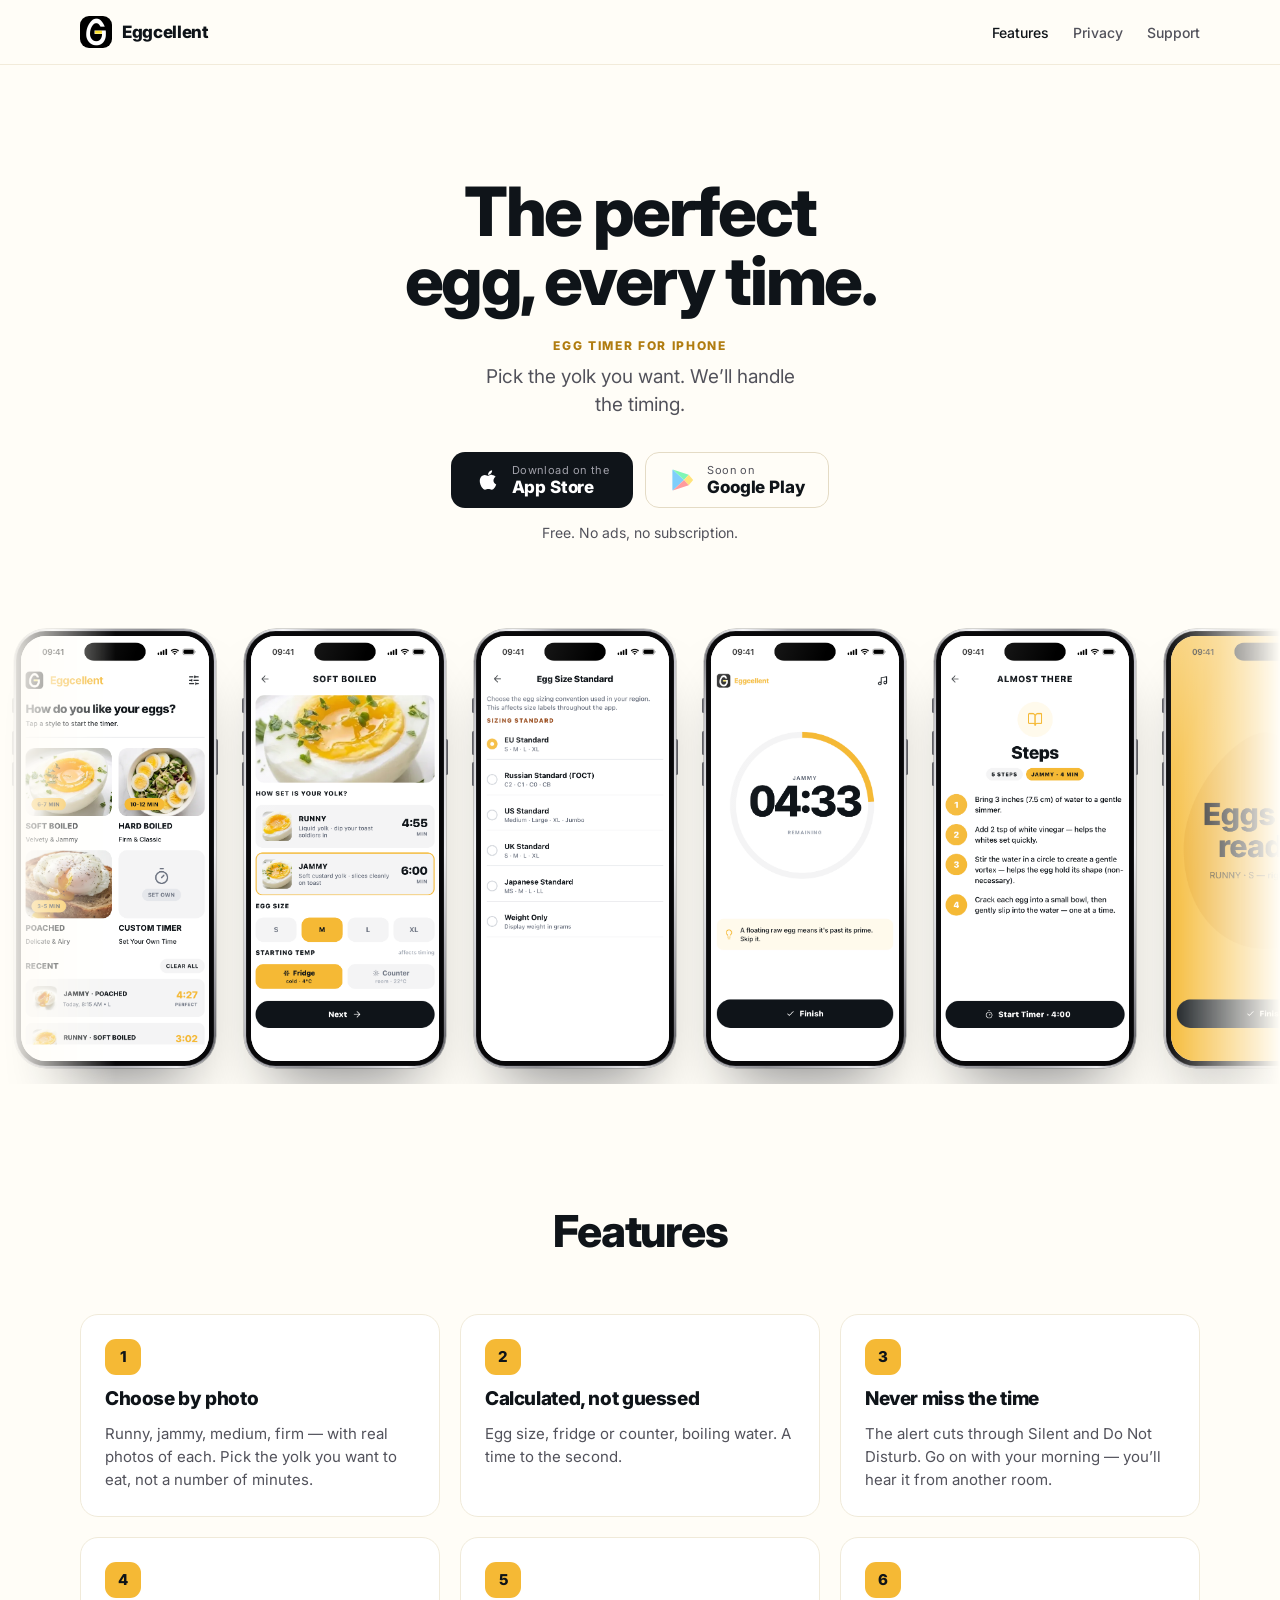
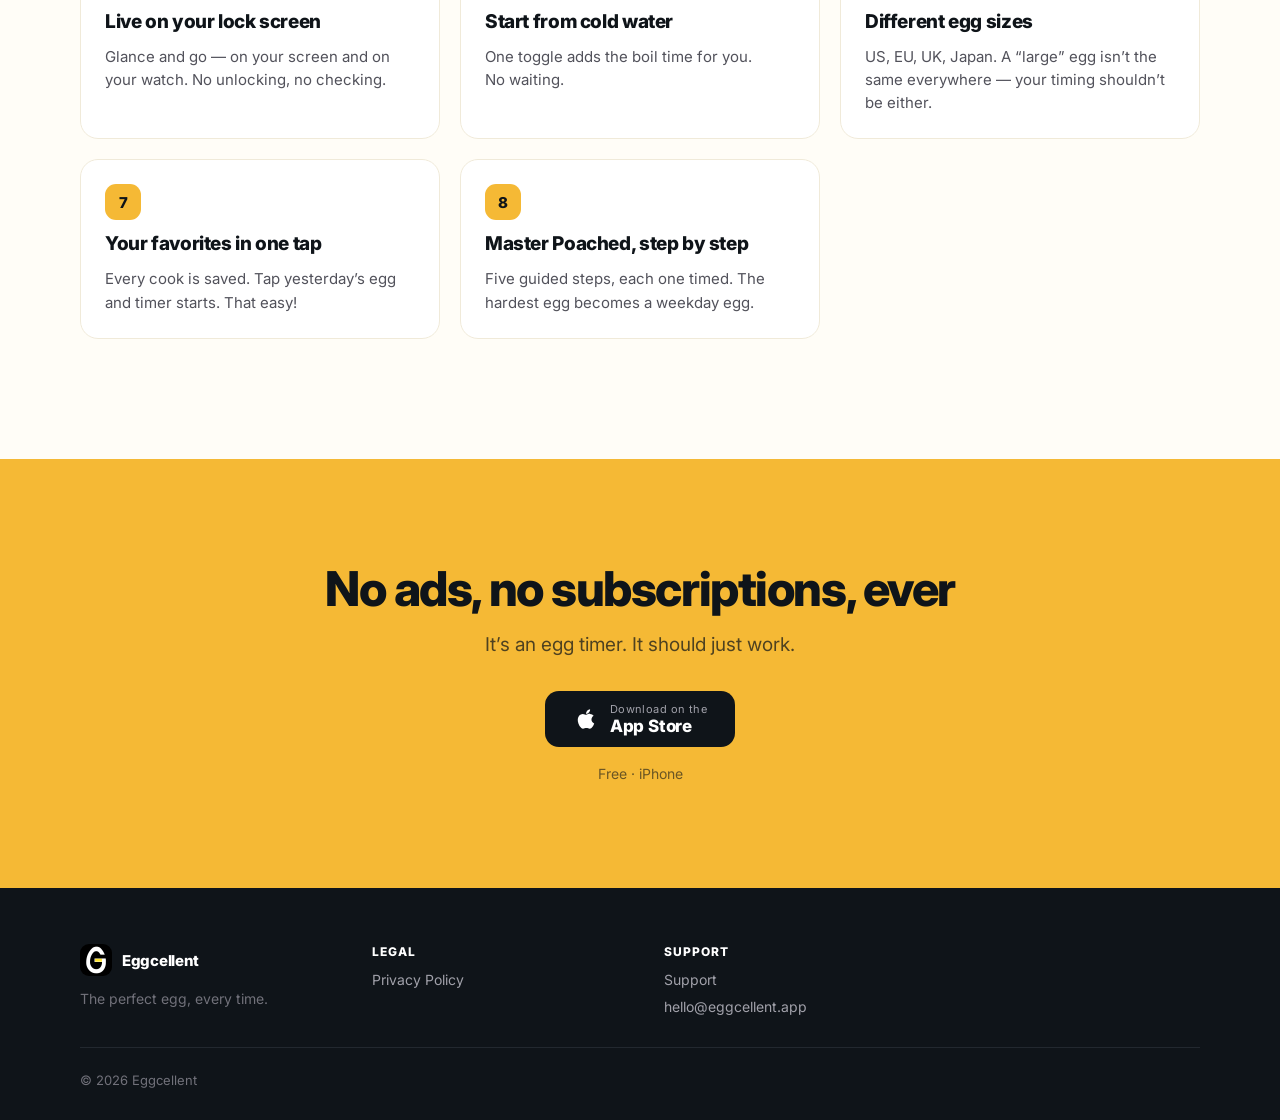
==== index.html @ 1b830625 "init" ====
<!DOCTYPE html>
<html lang="en">
<head>
<meta charset="utf-8" />
<meta name="viewport" content="width=device-width, initial-scale=1" />
<title>Eggcellent — The perfect egg, every time.</title>
<meta name="description" content="Egg timer for iPhone. Pick the yolk you want. We&rsquo;ll handle the timing." />
<link rel="icon" href="assets/icon.png" />
<link rel="preconnect" href="https://fonts.googleapis.com" />
<link rel="preconnect" href="https://fonts.gstatic.com" crossorigin />
<link href="https://fonts.googleapis.com/css2?family=Inter:wght@400;500;800&display=swap" rel="stylesheet" />
<link rel="stylesheet" href="styles.css" />
</head>
<body>

<header class="site-header">
  <div>
    <a class="brand" href="index.html"><img src="assets/icon.png" alt="Eggcellent" /><span>Eggcellent</span></a>
    <nav>
      <a href="index.html#features" aria-current="page">Features</a>
      <a href="privacy.html">Privacy</a>
      <a href="support.html">Support</a>
    </nav>
  </div>
</header>
<section class="hero" id="top">
  <h1 class="rise">The perfect egg, every time.</h1>
  <p class="eyebrow rise rise-2">Egg timer for iPhone</p>
  <p class="lede rise rise-3">Pick the yolk you want. We&rsquo;ll handle the timing.</p>
  <div class="stores rise rise-4">
    <a class="store-btn" href="#"><span><svg viewBox="0 0 24 24" width="26" height="26" fill="#FFFFFF" aria-hidden="true"><path d="M17.05 20.28c-.98.95-2.05.8-3.08.35-1.09-.46-2.09-.48-3.24 0-1.44.62-2.2.44-3.06-.35C2.79 15.25 3.51 7.59 9.05 7.31c1.35.07 2.29.74 3.08.8 1.18-.24 2.31-.93 3.57-.84 1.51.12 2.65.72 3.4 1.8-3.12 1.87-2.38 5.98.48 7.13-.57 1.5-1.31 2.99-2.54 4.09z" /><path d="M12.03 7.25c-.15-2.23 1.66-4.07 3.74-4.25.29 2.58-2.34 4.5-3.74 4.25z" /></svg></span><span class="lines"><span class="small">Download on the</span><span class="big">App Store</span></span></a>
    <span class="store-btn soon"><span><svg viewBox="0 0 24 24" width="26" height="26" aria-hidden="true"><path fill="#00A0FF" d="M2.6 2.2 12.9 12 2.6 21.8c-.26-.28-.4-.7-.4-1.2V3.4c0-.5.14-.92.4-1.2z" /><path fill="#00F076" d="M2.6 2.2 17.3 7.2 12.9 12z" /><path fill="#FFC900" d="M17.3 7.2 21.4 12l-4.1 4.8L12.9 12z" /><path fill="#FF3A44" d="M2.6 21.8 12.9 12l4.4 4.8z" /></svg></span><span class="lines"><span class="small">Soon on</span><span class="big">Google Play</span></span></span>
  </div>
  <p class="note rise rise-5">Free. No ads, no subscription.</p>
</section>

<div class="marquee">
  <div class="marquee-track">
      <div class="phone">
        <span class="key left" style="top:15.8%;height:3.4%"></span>
        <span class="key left" style="top:23.4%;height:5.4%"></span>
        <span class="key left" style="top:30.4%;height:5.4%"></span>
        <span class="key right" style="top:25.2%;height:8%"></span>
        <div class="phone-body"><div class="phone-bezel"><div class="phone-screen"><img src="assets/screens/home.png" alt="Eggcellent home screen" loading="lazy" /><span class="sheen"></span></div></div></div>
      </div>
      <div class="phone">
        <span class="key left" style="top:15.8%;height:3.4%"></span>
        <span class="key left" style="top:23.4%;height:5.4%"></span>
        <span class="key left" style="top:30.4%;height:5.4%"></span>
        <span class="key right" style="top:25.2%;height:8%"></span>
        <div class="phone-body"><div class="phone-bezel"><div class="phone-screen"><img src="assets/screens/01-doneness.png" alt="Choosing how set the yolk is" loading="lazy" /><span class="sheen"></span></div></div></div>
      </div>
      <div class="phone">
        <span class="key left" style="top:15.8%;height:3.4%"></span>
        <span class="key left" style="top:23.4%;height:5.4%"></span>
        <span class="key left" style="top:30.4%;height:5.4%"></span>
        <span class="key right" style="top:25.2%;height:8%"></span>
        <div class="phone-body"><div class="phone-bezel"><div class="phone-screen"><img src="assets/screens/05-size.png" alt="Egg size selection" loading="lazy" /><span class="sheen"></span></div></div></div>
      </div>
      <div class="phone">
        <span class="key left" style="top:15.8%;height:3.4%"></span>
        <span class="key left" style="top:23.4%;height:5.4%"></span>
        <span class="key left" style="top:30.4%;height:5.4%"></span>
        <span class="key right" style="top:25.2%;height:8%"></span>
        <div class="phone-body"><div class="phone-bezel"><div class="phone-screen"><img src="assets/screens/10-timer.png" alt="Timer running" loading="lazy" /><span class="sheen"></span></div></div></div>
      </div>
      <div class="phone">
        <span class="key left" style="top:15.8%;height:3.4%"></span>
        <span class="key left" style="top:23.4%;height:5.4%"></span>
        <span class="key left" style="top:30.4%;height:5.4%"></span>
        <span class="key right" style="top:25.2%;height:8%"></span>
        <div class="phone-body"><div class="phone-bezel"><div class="phone-screen"><img src="assets/screens/08-poached.png" alt="Guided poached steps" loading="lazy" /><span class="sheen"></span></div></div></div>
      </div>
      <div class="phone">
        <span class="key left" style="top:15.8%;height:3.4%"></span>
        <span class="key left" style="top:23.4%;height:5.4%"></span>
        <span class="key left" style="top:30.4%;height:5.4%"></span>
        <span class="key right" style="top:25.2%;height:8%"></span>
        <div class="phone-body"><div class="phone-bezel"><div class="phone-screen"><img src="assets/screens/alarm-clean.png" alt="Eggs are ready" loading="lazy" /><span class="sheen"></span></div></div></div>
      </div>
      <div class="phone">
        <span class="key left" style="top:15.8%;height:3.4%"></span>
        <span class="key left" style="top:23.4%;height:5.4%"></span>
        <span class="key left" style="top:30.4%;height:5.4%"></span>
        <span class="key right" style="top:25.2%;height:8%"></span>
        <div class="phone-body"><div class="phone-bezel"><div class="phone-screen"><img src="assets/screens/home.png" alt="" loading="lazy" /><span class="sheen"></span></div></div></div>
      </div>
      <div class="phone">
        <span class="key left" style="top:15.8%;height:3.4%"></span>
        <span class="key left" style="top:23.4%;height:5.4%"></span>
        <span class="key left" style="top:30.4%;height:5.4%"></span>
        <span class="key right" style="top:25.2%;height:8%"></span>
        <div class="phone-body"><div class="phone-bezel"><div class="phone-screen"><img src="assets/screens/01-doneness.png" alt="" loading="lazy" /><span class="sheen"></span></div></div></div>
      </div>
      <div class="phone">
        <span class="key left" style="top:15.8%;height:3.4%"></span>
        <span class="key left" style="top:23.4%;height:5.4%"></span>
        <span class="key left" style="top:30.4%;height:5.4%"></span>
        <span class="key right" style="top:25.2%;height:8%"></span>
        <div class="phone-body"><div class="phone-bezel"><div class="phone-screen"><img src="assets/screens/05-size.png" alt="" loading="lazy" /><span class="sheen"></span></div></div></div>
      </div>
      <div class="phone">
        <span class="key left" style="top:15.8%;height:3.4%"></span>
        <span class="key left" style="top:23.4%;height:5.4%"></span>
        <span class="key left" style="top:30.4%;height:5.4%"></span>
        <span class="key right" style="top:25.2%;height:8%"></span>
        <div class="phone-body"><div class="phone-bezel"><div class="phone-screen"><img src="assets/screens/10-timer.png" alt="" loading="lazy" /><span class="sheen"></span></div></div></div>
      </div>
      <div class="phone">
        <span class="key left" style="top:15.8%;height:3.4%"></span>
        <span class="key left" style="top:23.4%;height:5.4%"></span>
        <span class="key left" style="top:30.4%;height:5.4%"></span>
        <span class="key right" style="top:25.2%;height:8%"></span>
        <div class="phone-body"><div class="phone-bezel"><div class="phone-screen"><img src="assets/screens/08-poached.png" alt="" loading="lazy" /><span class="sheen"></span></div></div></div>
      </div>
      <div class="phone">
        <span class="key left" style="top:15.8%;height:3.4%"></span>
        <span class="key left" style="top:23.4%;height:5.4%"></span>
        <span class="key left" style="top:30.4%;height:5.4%"></span>
        <span class="key right" style="top:25.2%;height:8%"></span>
        <div class="phone-body"><div class="phone-bezel"><div class="phone-screen"><img src="assets/screens/alarm-clean.png" alt="" loading="lazy" /><span class="sheen"></span></div></div></div>
      </div>
  </div>
</div>

<section class="features" id="features">
  <h2>Features</h2>
  <div class="grid">
      <div class="card reveal">
        <div class="num">1</div>
        <h3>Choose by photo</h3>
        <p>Runny, jammy, medium, firm &mdash; with real photos of each. Pick the yolk you want to eat, not a number of minutes.</p>
      </div>
      <div class="card reveal">
        <div class="num">2</div>
        <h3>Calculated, not guessed</h3>
        <p>Egg size, fridge or counter, boiling water. A time to the second.</p>
      </div>
      <div class="card reveal">
        <div class="num">3</div>
        <h3>Never miss the time</h3>
        <p>The alert cuts through Silent and Do Not Disturb. Go on with your morning &mdash; you&rsquo;ll hear it from another room.</p>
      </div>
      <div class="card reveal">
        <div class="num">4</div>
        <h3>Live on your lock screen</h3>
        <p>Glance and go &mdash; on your screen and on your watch. No unlocking, no checking.</p>
      </div>
      <div class="card reveal">
        <div class="num">5</div>
        <h3>Start from cold water</h3>
        <p>One toggle adds the boil time for you. No waiting.</p>
      </div>
      <div class="card reveal">
        <div class="num">6</div>
        <h3>Different egg sizes</h3>
        <p>US, EU, UK, Japan. A &ldquo;large&rdquo; egg isn&rsquo;t the same everywhere &mdash; your timing shouldn&rsquo;t be either.</p>
      </div>
      <div class="card reveal">
        <div class="num">7</div>
        <h3>Your favorites in one tap</h3>
        <p>Every cook is saved. Tap yesterday&rsquo;s egg and timer starts. That easy!</p>
      </div>
      <div class="card reveal">
        <div class="num">8</div>
        <h3>Master Poached, step by step</h3>
        <p>Five guided steps, each one timed. The hardest egg becomes a weekday egg.</p>
      </div>
  </div>
</section>

<section class="cta">
  <div>
    <h2>No ads, no subscriptions, ever</h2>
    <p>It&rsquo;s an egg timer. It should just work.</p>
    <a class="store-btn" href="#"><span><svg viewBox="0 0 24 24" width="26" height="26" fill="#FFFFFF" aria-hidden="true"><path d="M17.05 20.28c-.98.95-2.05.8-3.08.35-1.09-.46-2.09-.48-3.24 0-1.44.62-2.2.44-3.06-.35C2.79 15.25 3.51 7.59 9.05 7.31c1.35.07 2.29.74 3.08.8 1.18-.24 2.31-.93 3.57-.84 1.51.12 2.65.72 3.4 1.8-3.12 1.87-2.38 5.98.48 7.13-.57 1.5-1.31 2.99-2.54 4.09z" /><path d="M12.03 7.25c-.15-2.23 1.66-4.07 3.74-4.25.29 2.58-2.34 4.5-3.74 4.25z" /></svg></span><span class="lines"><span class="small">Download on the</span><span class="big">App Store</span></span></a>
    <p class="fine">Free &middot; iPhone</p>
  </div>
</section>

<footer class="site-footer">
  <div>
    <div class="about">
      <a class="brand" href="index.html"><img src="assets/icon.png" alt="" /><span>Eggcellent</span></a>
      <p>The perfect egg, every time.</p>
    </div>
    <div class="col">
      <h4>Legal</h4>
      <a href="privacy.html">Privacy Policy</a>
    </div>
    <div class="col">
      <h4>Support</h4>
      <a href="support.html">Support</a>
      <a href="mailto:hello@eggcellent.app">hello@eggcellent.app</a>
    </div>
    <p class="copy">&copy; 2026 Eggcellent</p>
  </div>
</footer>
</body>
</html>
---- styles.css ----
/* Eggcellent landing — static site */
:root { --cream: #FFFDF7; --ink: #0F1419; --muted: #52525B; --dim: #A1A1AA; --yellow: #F5B935; --gold: #B07C10; --line: #F0EAD9; }
* { box-sizing: border-box; }
body { margin: 0; background: var(--cream); color: var(--ink); font-family: Inter, system-ui, sans-serif; -webkit-font-smoothing: antialiased; }
img { max-width: 100%; }
a { color: var(--ink); text-decoration: none; }
a:hover { color: var(--gold); }

/* header */
.site-header { position: sticky; top: 0; z-index: 20; display: flex; justify-content: center; padding: 0 20px; background: rgba(255,253,247,0.82); backdrop-filter: blur(14px); border-bottom: 1px solid #F2EBDA; }
.site-header > div { width: 100%; max-width: 1120px; display: flex; align-items: center; gap: 20px; min-height: 64px; }
.brand { display: flex; align-items: center; gap: 10px; margin-right: auto; }
.brand img { width: 32px; height: 32px; border-radius: 9px; display: block; }
.brand span { font-weight: 800; font-size: 17px; letter-spacing: -0.02em; }
.site-header nav { display: flex; align-items: center; gap: 4px 24px; font-size: 14px; font-weight: 500; }
.site-header nav a { color: var(--muted); }
.site-header nav a:hover, .site-header nav a[aria-current="page"] { color: var(--ink); }

/* hero */
.hero { display: flex; flex-direction: column; align-items: center; text-align: center; padding: clamp(56px, 14vw, 112px) 20px 0; }
.hero h1 { margin: 0; max-width: 16ch; font-weight: 800; font-size: clamp(38px, 10vw, 68px); line-height: 1.02; letter-spacing: -0.035em; text-wrap: balance; }
.eyebrow { margin: 22px 0 0; font-size: 12px; font-weight: 800; letter-spacing: 0.14em; text-transform: uppercase; color: var(--gold); }
.hero .lede { margin: 10px 0 0; max-width: 32ch; font-size: clamp(16px, 4.4vw, 19px); line-height: 1.5; color: var(--muted); text-wrap: pretty; }
.hero .note { margin: 16px 0 0; font-size: 14px; color: var(--muted); }
.rise { animation: rise 0.8s cubic-bezier(.2,.7,.2,1) both; }
.rise-2 { animation-delay: 0.06s; }
.rise-3 { animation-delay: 0.1s; }
.rise-4 { animation-delay: 0.16s; }
.rise-5 { animation-delay: 0.22s; }
@keyframes rise { from { opacity: 0; transform: translateY(26px); } to { opacity: 1; transform: none; } }

/* store buttons */
.stores { display: flex; flex-wrap: wrap; justify-content: center; gap: 12px; padding: 32px 0 0; }
.store-btn { display: flex; align-items: center; gap: 11px; min-height: 56px; padding: 0 24px; border-radius: 14px; background: var(--ink); color: #fff; text-align: left; transition: transform .2s, background .2s, opacity .2s; }
.store-btn:hover { background: #22282F; color: #fff; transform: translateY(-2px); }
.store-btn svg { display: block; flex: 0 0 auto; }
.store-btn .lines { display: flex; flex-direction: column; }
.store-btn .small { font-size: 11px; letter-spacing: 0.04em; color: var(--dim); }
.store-btn .big { font-size: 17px; font-weight: 800; letter-spacing: -0.01em; color: #fff; }
.store-btn.soon { background: transparent; border: 1px solid #E4DBC5; cursor: default; }
.store-btn.soon:hover { background: transparent; transform: none; }
.store-btn.soon .small { color: #52525B; }
.store-btn.soon .big { color: var(--ink); }
.store-btn.soon svg { opacity: 0.5; }

/* marquee */
.marquee { overflow: hidden; padding: clamp(48px, 11vw, 88px) 0 clamp(8px, 2vw, 16px); mask-image: linear-gradient(90deg, transparent, #000 9%, #000 91%, transparent); -webkit-mask-image: linear-gradient(90deg, transparent, #000 9%, #000 91%, transparent); }
.marquee-track { display: flex; width: max-content; gap: 28px; padding: 0 14px; animation: marquee 46s linear infinite; }
.marquee:hover .marquee-track { animation-play-state: paused; }
@keyframes marquee { from { transform: translateX(0); } to { transform: translateX(-50%); } }

/* iPhone frame */
.phone { position: relative; flex: 0 0 auto; width: 202px; aspect-ratio: 1206 / 2622; }
.phone .key { position: absolute; width: 1.1%; background: linear-gradient(90deg, #4A4A4F, #B4B4BA); }
.phone .key.left { left: -0.9%; border-radius: 1.6px 0 0 1.6px; }
.phone .key.right { right: -0.9%; background: linear-gradient(270deg, #4A4A4F, #B4B4BA); border-radius: 0 1.6px 1.6px 0; }
.phone-body { position: relative; height: 100%; padding: 1.15%; border-radius: 16% / 7.36%; background: linear-gradient(100deg, #5F5F64 0%, #C9C9CE 6%, #F3F3F6 14%, #A9A9AF 30%, #8E8E93 50%, #B9B9BF 70%, #EDEDF0 86%, #9C9CA2 94%, #56565B 100%); box-shadow: 0 0 0 0.5px rgba(15,20,25,0.35), 0 40px 60px -30px rgba(15,20,25,0.5); }
.phone-bezel { height: 100%; padding: 2.3%; border-radius: 15% / 6.9%; background: #08080A; box-shadow: inset 0 0 0 0.5px rgba(255,255,255,0.14); }
.phone-screen { position: relative; height: 100%; border-radius: 13% / 5.98%; overflow: hidden; background: #fff; }
.phone-screen img { display: block; width: 100%; height: 100%; object-fit: cover; object-position: 50% 0; }
.phone-screen .sheen { position: absolute; inset: 0; pointer-events: none; background: linear-gradient(112deg, rgba(255,255,255,0.34) 0%, rgba(255,255,255,0.1) 16%, rgba(255,255,255,0) 34%, rgba(255,255,255,0) 100%); }

/* features */
.features { display: flex; flex-direction: column; align-items: center; padding: clamp(64px, 15vw, 120px) 20px; }
.features h2 { margin: 0 0 clamp(32px, 7vw, 56px); font-weight: 800; font-size: clamp(30px, 8vw, 44px); letter-spacing: -0.03em; text-align: center; }
.grid { width: 100%; max-width: 1120px; display: grid; grid-template-columns: repeat(auto-fit, minmax(280px, 1fr)); gap: 20px; }
.card { display: flex; flex-direction: column; gap: 12px; background: #fff; border: 1px solid var(--line); border-radius: 18px; padding: 24px; transition: transform .25s, box-shadow .25s; }
.card:hover { transform: translateY(-4px); box-shadow: 0 18px 32px -22px rgba(15,20,25,0.35); }
.card .num { display: flex; align-items: center; justify-content: center; width: 36px; height: 36px; border-radius: 11px; background: var(--yellow); font-weight: 800; font-size: 15px; color: var(--ink); }
.card h3 { margin: 0; font-weight: 800; font-size: 19px; letter-spacing: -0.02em; text-wrap: balance; }
.card p { margin: 0; font-size: 15px; line-height: 1.55; color: var(--muted); text-wrap: pretty; }
@supports (animation-timeline: view()) {
  .reveal { animation: rise 0.7s cubic-bezier(.2,.7,.2,1) both; animation-timeline: view(); animation-range: entry 4% cover 24%; }
}

/* cta */
.cta { background: var(--yellow); padding: clamp(64px, 14vw, 104px) 20px; display: flex; justify-content: center; }
.cta > div { width: 100%; max-width: 720px; display: flex; flex-direction: column; align-items: center; text-align: center; gap: 16px; }
.cta h2 { margin: 0; font-weight: 800; font-size: clamp(30px, 8vw, 48px); line-height: 1.08; letter-spacing: -0.03em; text-wrap: balance; }
.cta p { margin: 0; font-size: clamp(16px, 4vw, 19px); line-height: 1.5; opacity: 0.72; text-wrap: pretty; }
.cta .store-btn { margin-top: 16px; padding: 0 28px; }
.cta .fine { margin: 0; font-size: 14px; opacity: 0.6; }

/* footer */
.site-footer { background: var(--ink); color: var(--dim); padding: 56px 20px 32px; display: flex; justify-content: center; }
.site-footer > div { width: 100%; max-width: 1120px; display: grid; grid-template-columns: repeat(auto-fit, minmax(220px, 1fr)); gap: 32px 48px; }
.site-footer .brand span { color: #fff; font-size: 15px; }
.site-footer .col { display: flex; flex-direction: column; gap: 10px; }
.site-footer h4 { margin: 0 0 2px; font-size: 12px; font-weight: 800; letter-spacing: 0.08em; text-transform: uppercase; color: #fff; }
.site-footer a { font-size: 14px; color: var(--dim); }
.site-footer a:hover { color: #fff; }
.site-footer .about { display: flex; flex-direction: column; gap: 12px; max-width: 34ch; }
.site-footer .about p { margin: 0; font-size: 14px; line-height: 1.55; color: #71717A; }
.site-footer .copy { margin: 0; grid-column: 1 / -1; padding-top: 24px; border-top: 1px solid #22282F; font-size: 13px; color: #71717A; }

/* article pages */
.page { flex: 1; display: flex; justify-content: center; padding: clamp(48px, 11vw, 88px) 20px clamp(64px, 14vw, 104px); }
.page article { width: 100%; max-width: 680px; }
.page h1 { margin: 0; font-weight: 800; font-size: clamp(32px, 8.5vw, 52px); line-height: 1.05; letter-spacing: -0.035em; }
.page .stamp { margin: 14px 0 0; font-size: 14px; color: var(--dim); }
.page .lede { margin: 32px 0 0; font-size: 17px; line-height: 1.6; color: #3F3F46; text-wrap: pretty; }
.page section { display: flex; flex-direction: column; gap: 10px; padding: 28px 0 0; }
.page section h2 { margin: 0; font-weight: 800; font-size: 21px; letter-spacing: -0.02em; }
.page section p { margin: 0; font-size: 16px; line-height: 1.6; color: var(--muted); text-wrap: pretty; }
.qa { display: flex; flex-direction: column; gap: 12px; padding: 36px 0 0; }
.qa > div { display: flex; flex-direction: column; gap: 8px; background: #fff; border: 1px solid var(--line); border-radius: 18px; padding: 22px 24px; }
.qa h2 { margin: 0; font-weight: 800; font-size: 18px; letter-spacing: -0.02em; }
.qa p { margin: 0; font-size: 16px; line-height: 1.6; color: var(--muted); text-wrap: pretty; }
.box { display: flex; flex-direction: column; gap: 8px; margin-top: 40px; padding: 24px; background: #fff; border: 1px solid var(--line); border-radius: 18px; }
.box h2 { margin: 0; font-weight: 800; font-size: 17px; letter-spacing: -0.02em; }
.box p { margin: 0; font-size: 16px; line-height: 1.6; color: var(--muted); }
.box a { color: var(--gold); font-weight: 500; }
.box-yellow { display: flex; flex-direction: column; align-items: flex-start; gap: 12px; margin-top: 40px; padding: 28px; background: var(--yellow); border-radius: 18px; }
.box-yellow h2 { margin: 0; font-weight: 800; font-size: 24px; letter-spacing: -0.025em; }
.box-yellow p { margin: 0; font-size: 16px; line-height: 1.55; opacity: 0.75; text-wrap: pretty; }
.mail-btn { display: flex; align-items: center; min-height: 48px; margin-top: 4px; padding: 0 22px; border-radius: 12px; background: var(--ink); color: #fff; font-size: 15px; font-weight: 800; letter-spacing: -0.01em; transition: transform .2s, opacity .2s; }
.mail-btn:hover { color: #fff; opacity: 0.9; transform: translateY(-2px); }

@media (prefers-reduced-motion: reduce) { * { animation: none !important; } }
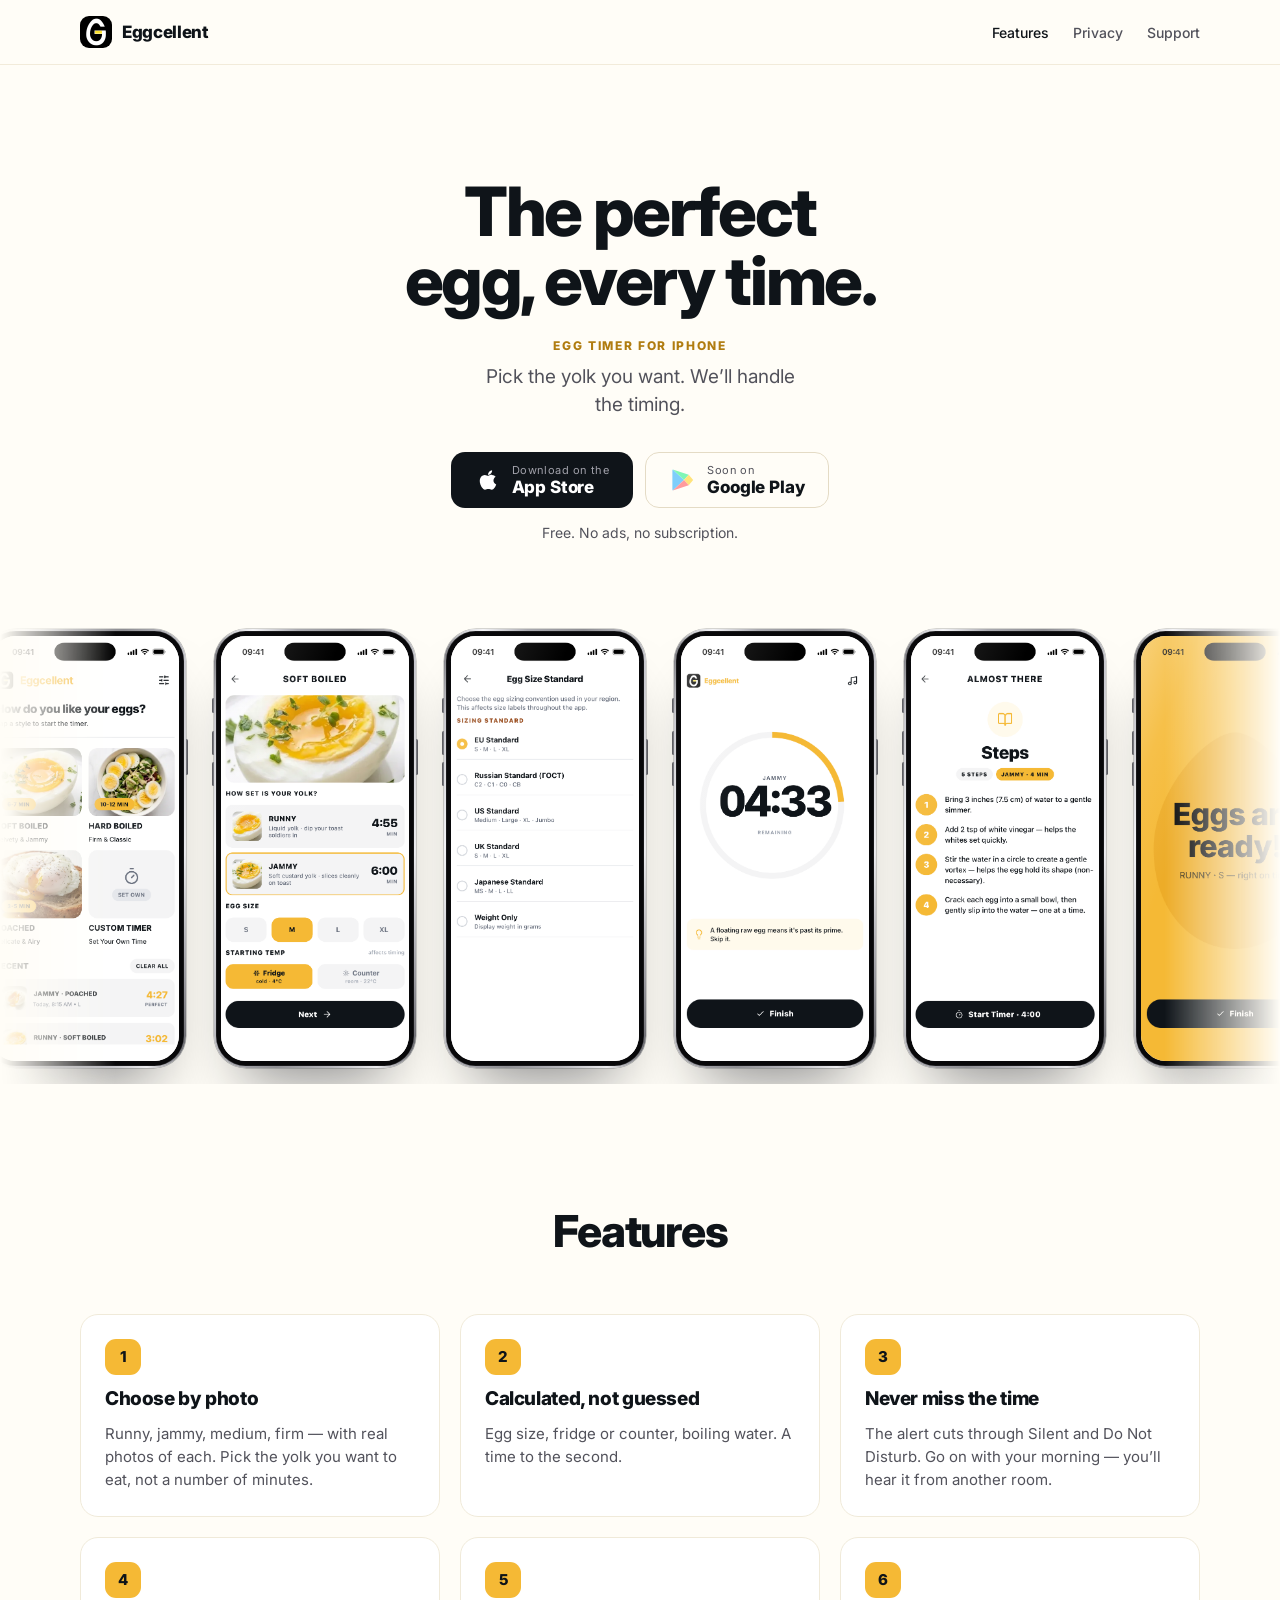
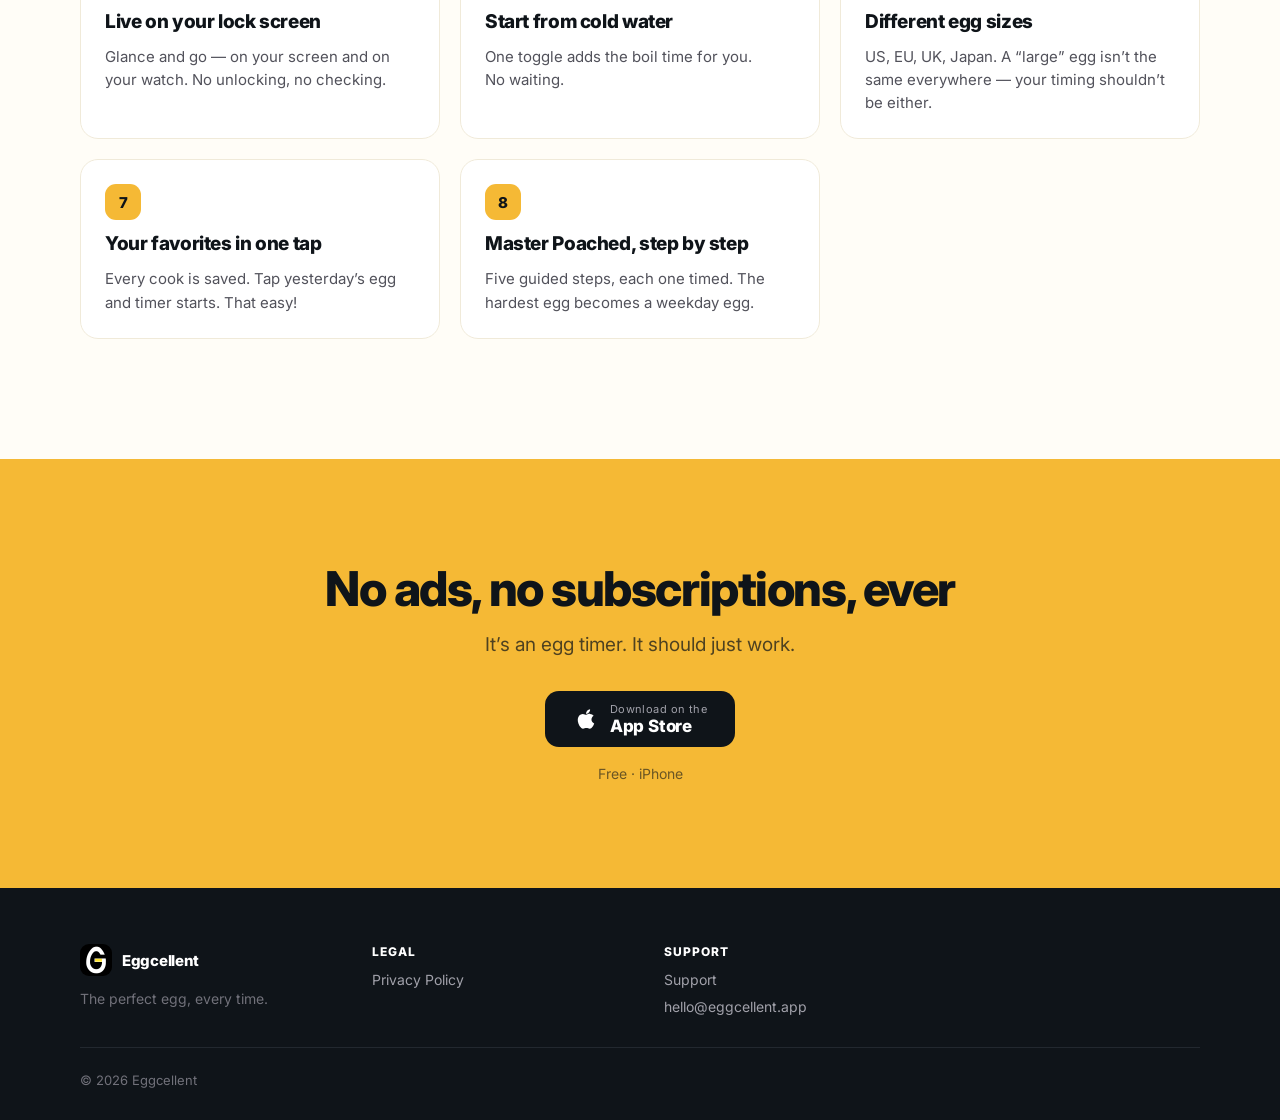
==== commit 07cafcc2: "Make the screens strip hand-scrollable Replace the CSS marquee with a real horizontal scroll contain" ====
--- a/index.html
+++ b/index.html
@@ -196,5 +196,76 @@
     <p class="copy">&copy; 2026 Eggcellent</p>
   </div>
 </footer>
+<script>
+(function () {
+  var strip = document.querySelector('.marquee');
+  var track = strip && strip.querySelector('.marquee-track');
+  if (!strip || !track) return;
+
+  var SPEED = 30;          // px per second of idle drift
+  var RESUME_AFTER = 1400; // ms of stillness before the drift picks up again
+  var reduced = window.matchMedia('(prefers-reduced-motion: reduce)');
+
+  var dragging = false;
+  var lastPointerX = 0;
+  var touchedAt = -Infinity;
+  var prevFrame = 0;
+
+  // The strip holds the same screens twice, so one loop is half its scroll width.
+  // Keeping the offset inside that first half makes the scroll endless in both directions.
+  function normalize() {
+    var half = strip.scrollWidth / 2;
+    if (half < 1) return;
+    if (strip.scrollLeft >= half) strip.scrollLeft -= half;
+    else if (strip.scrollLeft < 1) strip.scrollLeft += half - 1;
+  }
+
+  function idle() { touchedAt = performance.now(); }
+
+  function frame(now) {
+    var dt = prevFrame ? Math.min(now - prevFrame, 100) : 0;
+    prevFrame = now;
+    if (!dragging && !reduced.matches && now - touchedAt > RESUME_AFTER) {
+      strip.scrollLeft += SPEED * dt / 1000;
+    }
+    normalize();
+    requestAnimationFrame(frame);
+  }
+  requestAnimationFrame(frame);
+
+  // Touch and trackpad scroll natively; only mouse and pen need drag-to-scroll.
+  strip.addEventListener('pointerdown', function (e) {
+    idle();
+    if (e.pointerType === 'touch' || e.button !== 0) return;
+    dragging = true;
+    lastPointerX = e.clientX;
+    strip.classList.add('is-dragging');
+    strip.setPointerCapture(e.pointerId);
+    e.preventDefault();
+  });
+
+  strip.addEventListener('pointermove', function (e) {
+    if (!dragging) return;
+    strip.scrollLeft -= e.clientX - lastPointerX;
+    lastPointerX = e.clientX;
+    normalize();
+  });
+
+  function endDrag(e) {
+    if (!dragging) return;
+    dragging = false;
+    strip.classList.remove('is-dragging');
+    if (strip.hasPointerCapture(e.pointerId)) strip.releasePointerCapture(e.pointerId);
+    idle();
+  }
+  strip.addEventListener('pointerup', endDrag);
+  strip.addEventListener('pointercancel', endDrag);
+
+  strip.addEventListener('wheel', idle, { passive: true });
+  strip.addEventListener('touchstart', idle, { passive: true });
+  strip.addEventListener('touchmove', idle, { passive: true });
+  strip.addEventListener('dragstart', function (e) { e.preventDefault(); });
+})();
+</script>
 </body>
 </html>
--- a/styles.css
+++ b/styles.css
@@ -43,11 +43,13 @@
 .store-btn.soon .big { color: var(--ink); }
 .store-btn.soon svg { opacity: 0.5; }
 
-/* marquee */
-.marquee { overflow: hidden; padding: clamp(48px, 11vw, 88px) 0 clamp(8px, 2vw, 16px); mask-image: linear-gradient(90deg, transparent, #000 9%, #000 91%, transparent); -webkit-mask-image: linear-gradient(90deg, transparent, #000 9%, #000 91%, transparent); }
-.marquee-track { display: flex; width: max-content; gap: 28px; padding: 0 14px; animation: marquee 46s linear infinite; }
-.marquee:hover .marquee-track { animation-play-state: paused; }
-@keyframes marquee { from { transform: translateX(0); } to { transform: translateX(-50%); } }
+/* marquee: drifts on its own, and can be dragged, swiped or wheeled by hand */
+.marquee { overflow-x: auto; overflow-y: hidden; padding: clamp(48px, 11vw, 88px) 0 clamp(8px, 2vw, 16px); mask-image: linear-gradient(90deg, transparent, #000 9%, #000 91%, transparent); -webkit-mask-image: linear-gradient(90deg, transparent, #000 9%, #000 91%, transparent); overscroll-behavior-x: contain; scrollbar-width: none; -ms-overflow-style: none; cursor: grab; }
+.marquee::-webkit-scrollbar { display: none; }
+.marquee.is-dragging { cursor: grabbing; }
+.marquee-track { display: flex; width: max-content; gap: 28px; padding: 0 14px; }
+.marquee .phone { user-select: none; -webkit-user-select: none; }
+.marquee img { -webkit-user-drag: none; }
 
 /* iPhone frame */
 .phone { position: relative; flex: 0 0 auto; width: 202px; aspect-ratio: 1206 / 2622; }
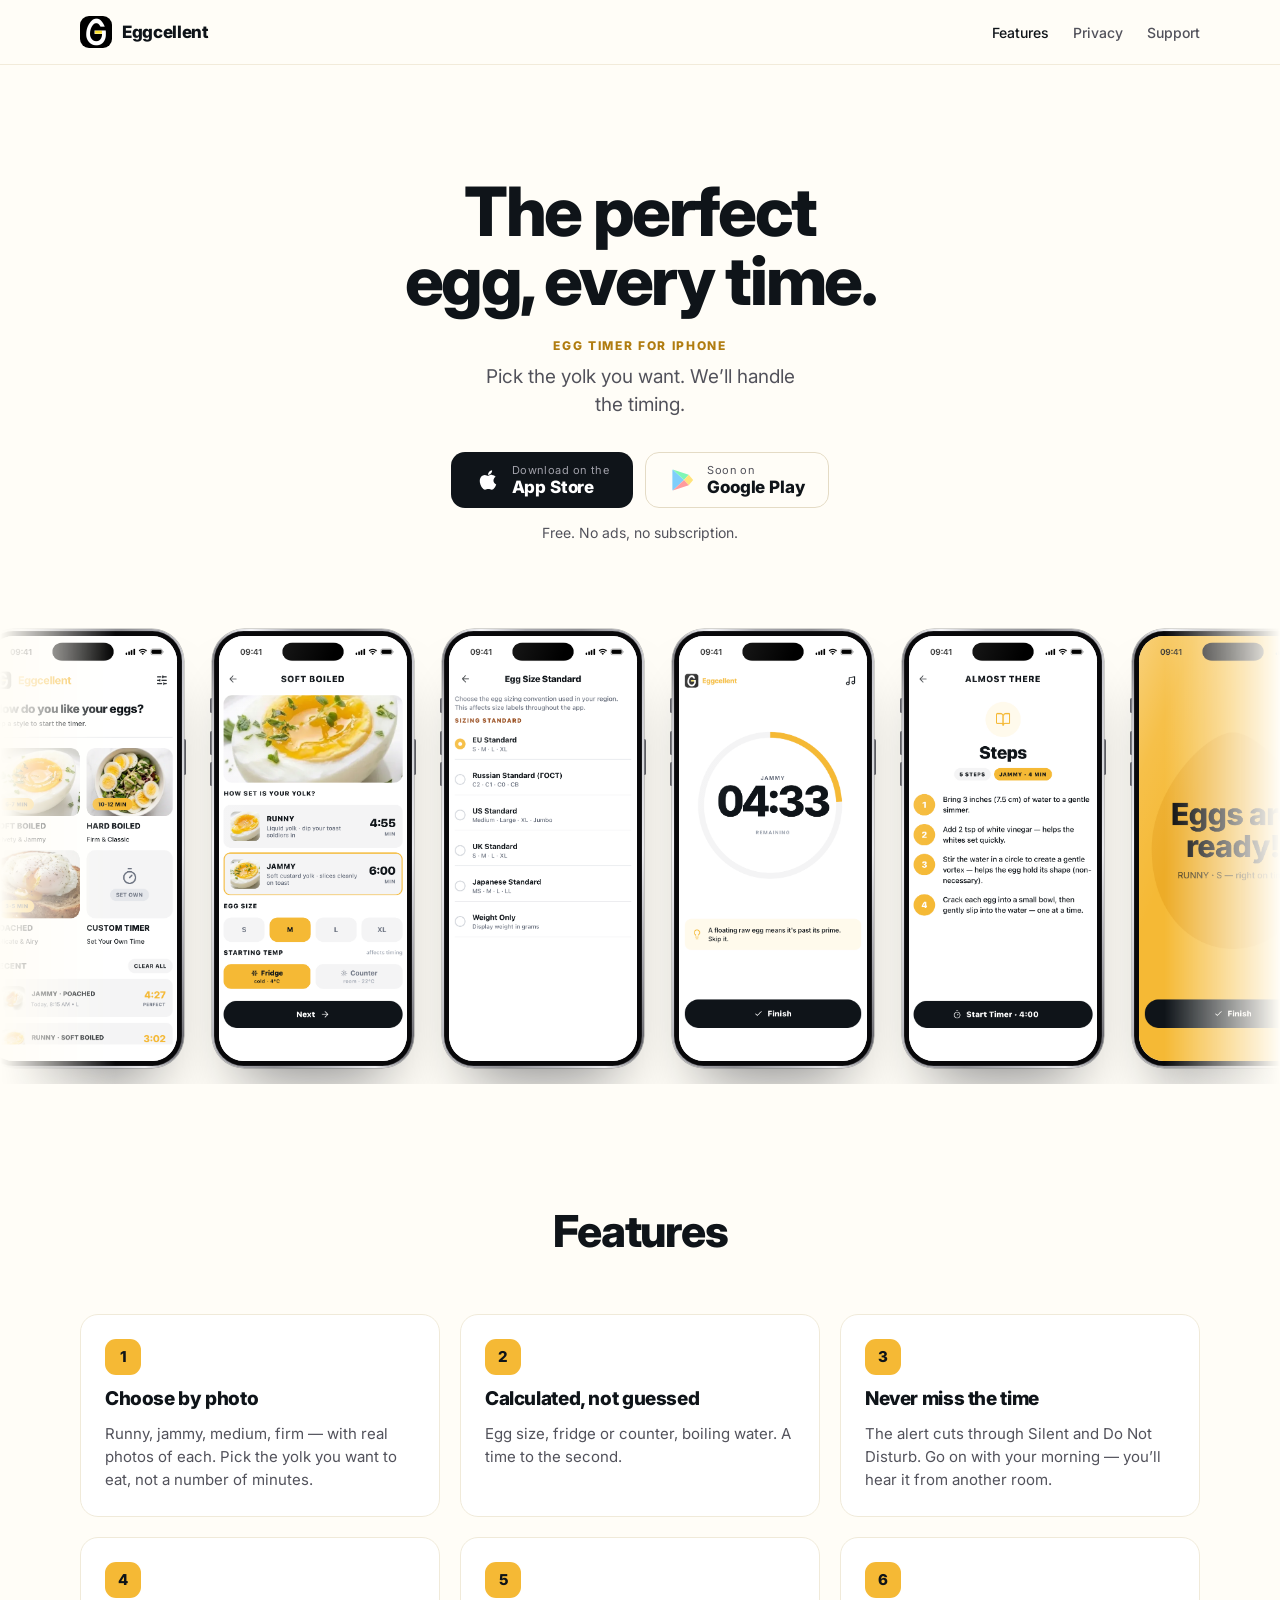
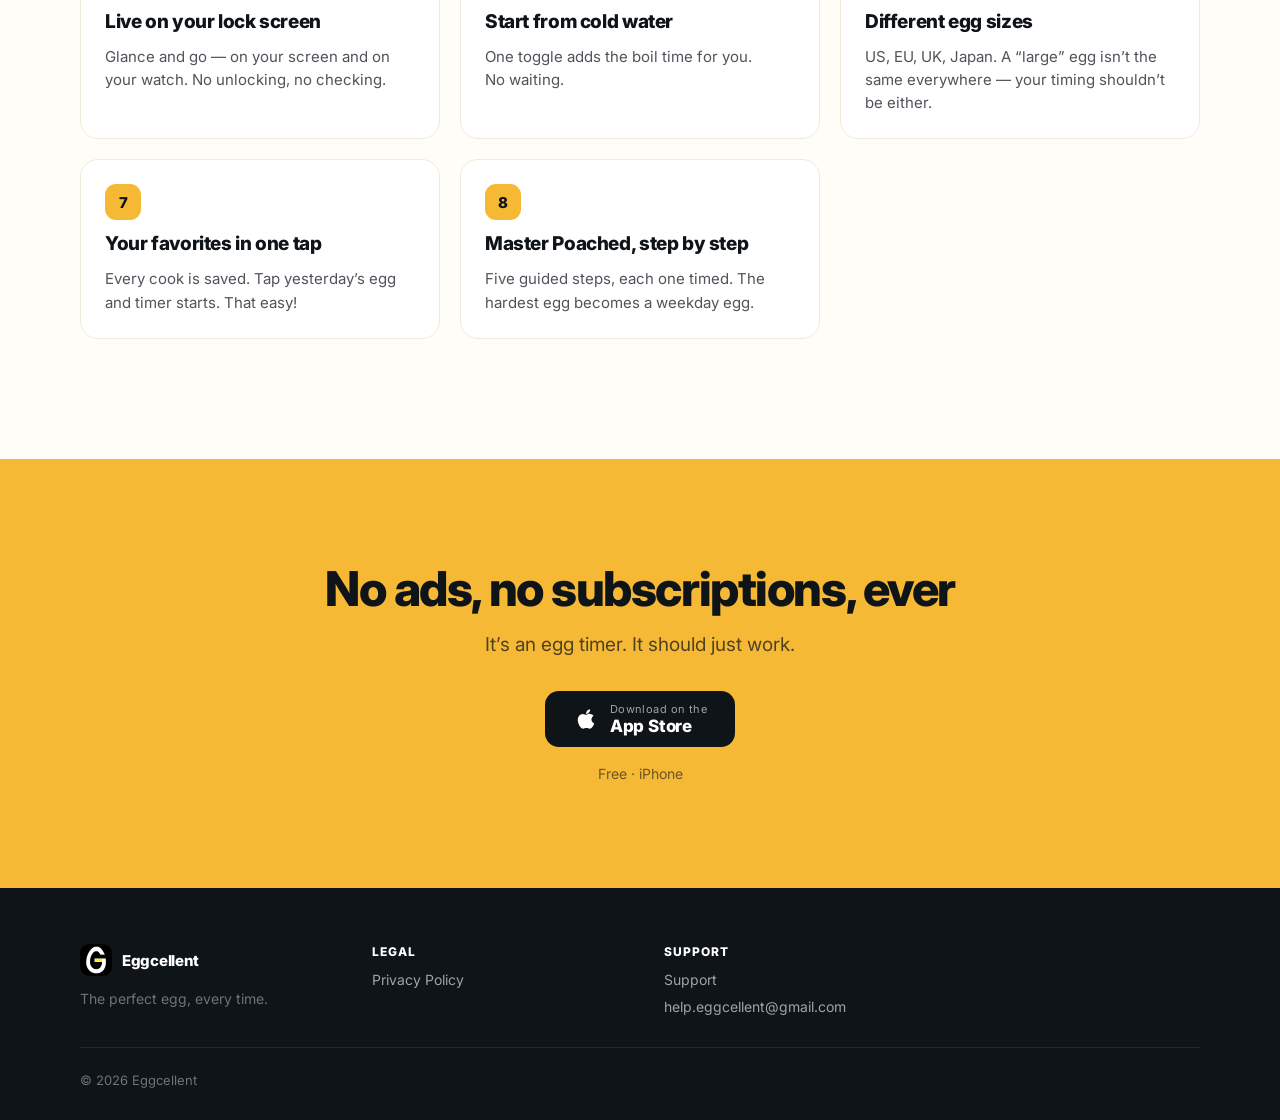
==== commit b24f81fa: "Publish the real privacy policy Replace the placeholder copy on privacy.html with the policy from do" ====
--- a/index.html
+++ b/index.html
@@ -191,7 +191,7 @@
     <div class="col">
       <h4>Support</h4>
       <a href="support.html">Support</a>
-      <a href="mailto:hello@eggcellent.app">hello@eggcellent.app</a>
+      <a href="mailto:help.eggcellent@gmail.com">help.eggcellent@gmail.com</a>
     </div>
     <p class="copy">&copy; 2026 Eggcellent</p>
   </div>
--- a/styles.css
+++ b/styles.css
@@ -97,13 +97,23 @@
 
 /* article pages */
 .page { flex: 1; display: flex; justify-content: center; padding: clamp(48px, 11vw, 88px) 20px clamp(64px, 14vw, 104px); }
-.page article { width: 100%; max-width: 680px; }
+.page article { width: 100%; max-width: 680px; min-width: 0; }
 .page h1 { margin: 0; font-weight: 800; font-size: clamp(32px, 8.5vw, 52px); line-height: 1.05; letter-spacing: -0.035em; }
 .page .stamp { margin: 14px 0 0; font-size: 14px; color: var(--dim); }
 .page .lede { margin: 32px 0 0; font-size: 17px; line-height: 1.6; color: #3F3F46; text-wrap: pretty; }
 .page section { display: flex; flex-direction: column; gap: 10px; padding: 28px 0 0; }
 .page section h2 { margin: 0; font-weight: 800; font-size: 21px; letter-spacing: -0.02em; }
 .page section p { margin: 0; font-size: 16px; line-height: 1.6; color: var(--muted); text-wrap: pretty; }
+.page section a { color: var(--gold); font-weight: 500; }
+.page section strong { color: var(--ink); font-weight: 800; }
+.page section ul { display: flex; flex-direction: column; gap: 10px; margin: 0; padding-left: 20px; }
+.page section li { font-size: 16px; line-height: 1.6; color: var(--muted); text-wrap: pretty; }
+.page section li::marker { color: var(--dim); }
+.table-wrap { overflow-x: auto; background: #fff; border: 1px solid var(--line); border-radius: 18px; }
+.table-wrap table { width: 100%; min-width: 460px; border-collapse: collapse; }
+.table-wrap th, .table-wrap td { padding: 14px 18px; text-align: left; vertical-align: top; border-bottom: 1px solid var(--line); font-size: 15px; line-height: 1.55; color: var(--muted); text-wrap: pretty; }
+.table-wrap th { font-weight: 800; font-size: 12px; letter-spacing: 0.08em; text-transform: uppercase; color: var(--ink); white-space: nowrap; }
+.table-wrap tr:last-child td { border-bottom: 0; }
 .qa { display: flex; flex-direction: column; gap: 12px; padding: 36px 0 0; }
 .qa > div { display: flex; flex-direction: column; gap: 8px; background: #fff; border: 1px solid var(--line); border-radius: 18px; padding: 22px 24px; }
 .qa h2 { margin: 0; font-weight: 800; font-size: 18px; letter-spacing: -0.02em; }
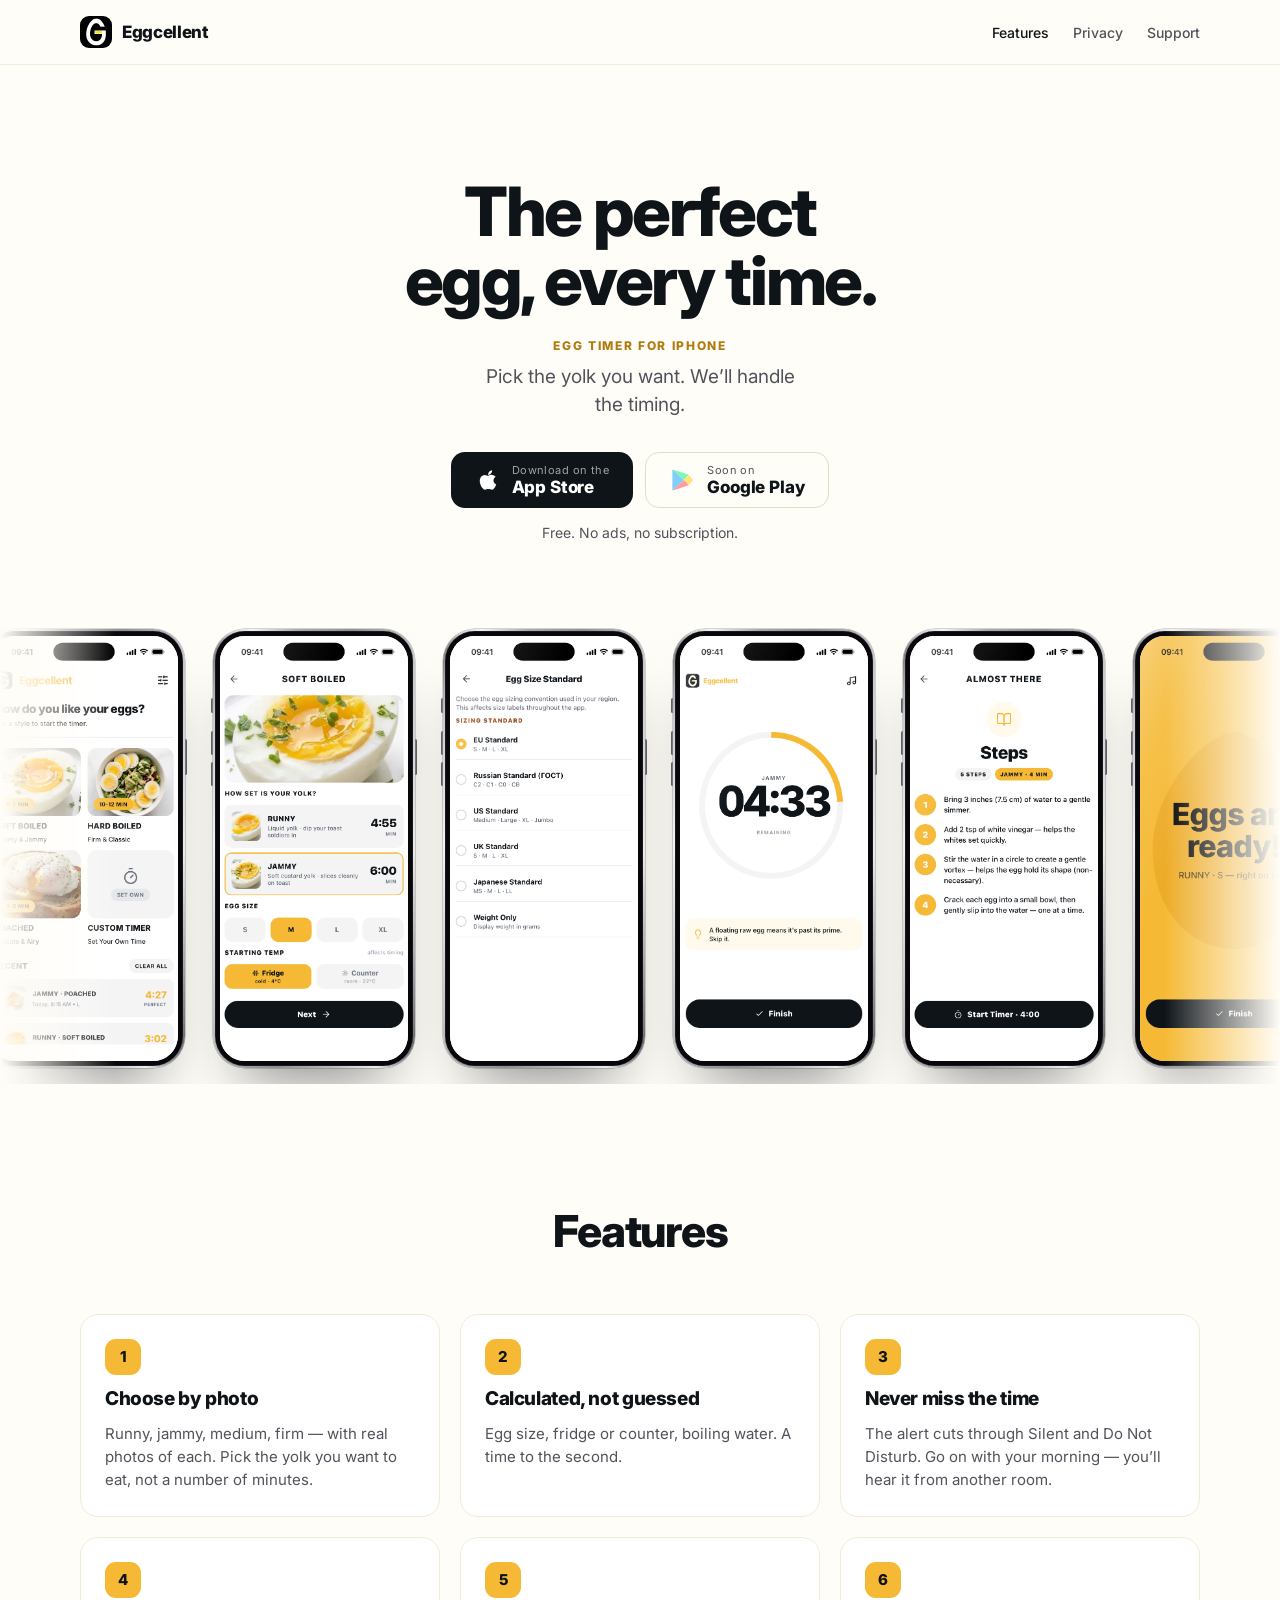
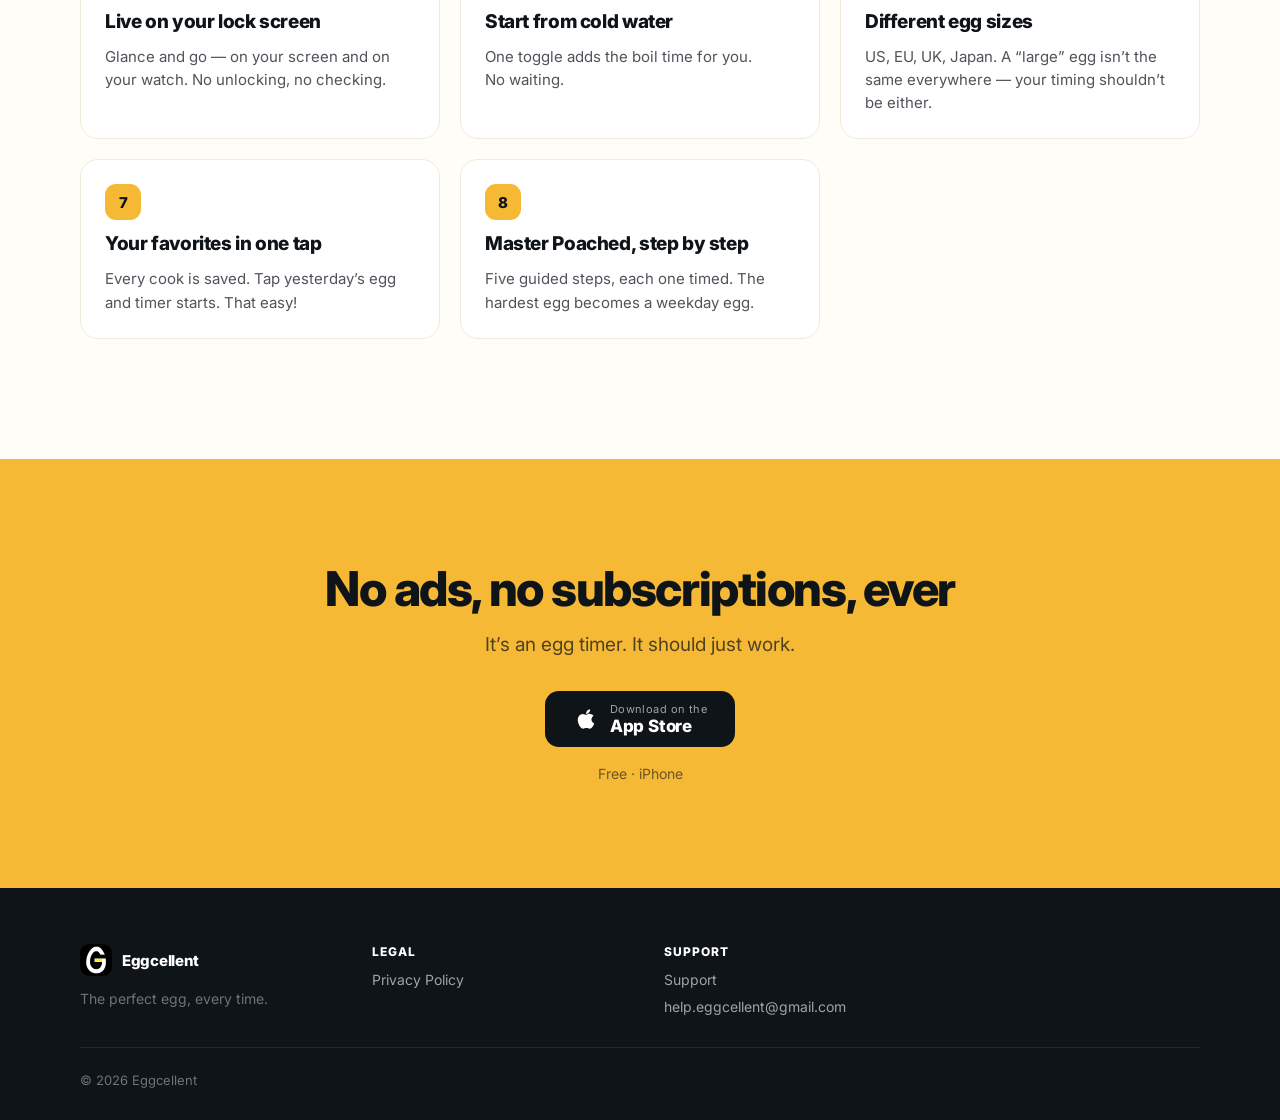
==== commit 651c10f1: "Use clean URLs across the site Point every internal link at /, /privacy and /support instead of the " ====
--- a/index.html
+++ b/index.html
@@ -10,16 +10,17 @@
 <link rel="preconnect" href="https://fonts.gstatic.com" crossorigin />
 <link href="https://fonts.googleapis.com/css2?family=Inter:wght@400;500;800&display=swap" rel="stylesheet" />
 <link rel="stylesheet" href="styles.css" />
+<script src="site.js" defer></script>
 </head>
 <body>
 
 <header class="site-header">
   <div>
-    <a class="brand" href="index.html"><img src="assets/icon.png" alt="Eggcellent" /><span>Eggcellent</span></a>
+    <a class="brand" href="."><img src="assets/icon.png" alt="Eggcellent" /><span>Eggcellent</span></a>
     <nav>
-      <a href="index.html#features" aria-current="page">Features</a>
-      <a href="privacy.html">Privacy</a>
-      <a href="support.html">Support</a>
+      <a href="." data-scroll="features" aria-current="page">Features</a>
+      <a href="privacy">Privacy</a>
+      <a href="support">Support</a>
     </nav>
   </div>
 </header>
@@ -28,7 +29,7 @@
   <p class="eyebrow rise rise-2">Egg timer for iPhone</p>
   <p class="lede rise rise-3">Pick the yolk you want. We&rsquo;ll handle the timing.</p>
   <div class="stores rise rise-4">
-    <a class="store-btn" href="#"><span><svg viewBox="0 0 24 24" width="26" height="26" fill="#FFFFFF" aria-hidden="true"><path d="M17.05 20.28c-.98.95-2.05.8-3.08.35-1.09-.46-2.09-.48-3.24 0-1.44.62-2.2.44-3.06-.35C2.79 15.25 3.51 7.59 9.05 7.31c1.35.07 2.29.74 3.08.8 1.18-.24 2.31-.93 3.57-.84 1.51.12 2.65.72 3.4 1.8-3.12 1.87-2.38 5.98.48 7.13-.57 1.5-1.31 2.99-2.54 4.09z" /><path d="M12.03 7.25c-.15-2.23 1.66-4.07 3.74-4.25.29 2.58-2.34 4.5-3.74 4.25z" /></svg></span><span class="lines"><span class="small">Download on the</span><span class="big">App Store</span></span></a>
+    <a class="store-btn"><span><svg viewBox="0 0 24 24" width="26" height="26" fill="#FFFFFF" aria-hidden="true"><path d="M17.05 20.28c-.98.95-2.05.8-3.08.35-1.09-.46-2.09-.48-3.24 0-1.44.62-2.2.44-3.06-.35C2.79 15.25 3.51 7.59 9.05 7.31c1.35.07 2.29.74 3.08.8 1.18-.24 2.31-.93 3.57-.84 1.51.12 2.65.72 3.4 1.8-3.12 1.87-2.38 5.98.48 7.13-.57 1.5-1.31 2.99-2.54 4.09z" /><path d="M12.03 7.25c-.15-2.23 1.66-4.07 3.74-4.25.29 2.58-2.34 4.5-3.74 4.25z" /></svg></span><span class="lines"><span class="small">Download on the</span><span class="big">App Store</span></span></a>
     <span class="store-btn soon"><span><svg viewBox="0 0 24 24" width="26" height="26" aria-hidden="true"><path fill="#00A0FF" d="M2.6 2.2 12.9 12 2.6 21.8c-.26-.28-.4-.7-.4-1.2V3.4c0-.5.14-.92.4-1.2z" /><path fill="#00F076" d="M2.6 2.2 17.3 7.2 12.9 12z" /><path fill="#FFC900" d="M17.3 7.2 21.4 12l-4.1 4.8L12.9 12z" /><path fill="#FF3A44" d="M2.6 21.8 12.9 12l4.4 4.8z" /></svg></span><span class="lines"><span class="small">Soon on</span><span class="big">Google Play</span></span></span>
   </div>
   <p class="note rise rise-5">Free. No ads, no subscription.</p>
@@ -173,7 +174,7 @@
   <div>
     <h2>No ads, no subscriptions, ever</h2>
     <p>It&rsquo;s an egg timer. It should just work.</p>
-    <a class="store-btn" href="#"><span><svg viewBox="0 0 24 24" width="26" height="26" fill="#FFFFFF" aria-hidden="true"><path d="M17.05 20.28c-.98.95-2.05.8-3.08.35-1.09-.46-2.09-.48-3.24 0-1.44.62-2.2.44-3.06-.35C2.79 15.25 3.51 7.59 9.05 7.31c1.35.07 2.29.74 3.08.8 1.18-.24 2.31-.93 3.57-.84 1.51.12 2.65.72 3.4 1.8-3.12 1.87-2.38 5.98.48 7.13-.57 1.5-1.31 2.99-2.54 4.09z" /><path d="M12.03 7.25c-.15-2.23 1.66-4.07 3.74-4.25.29 2.58-2.34 4.5-3.74 4.25z" /></svg></span><span class="lines"><span class="small">Download on the</span><span class="big">App Store</span></span></a>
+    <a class="store-btn"><span><svg viewBox="0 0 24 24" width="26" height="26" fill="#FFFFFF" aria-hidden="true"><path d="M17.05 20.28c-.98.95-2.05.8-3.08.35-1.09-.46-2.09-.48-3.24 0-1.44.62-2.2.44-3.06-.35C2.79 15.25 3.51 7.59 9.05 7.31c1.35.07 2.29.74 3.08.8 1.18-.24 2.31-.93 3.57-.84 1.51.12 2.65.72 3.4 1.8-3.12 1.87-2.38 5.98.48 7.13-.57 1.5-1.31 2.99-2.54 4.09z" /><path d="M12.03 7.25c-.15-2.23 1.66-4.07 3.74-4.25.29 2.58-2.34 4.5-3.74 4.25z" /></svg></span><span class="lines"><span class="small">Download on the</span><span class="big">App Store</span></span></a>
     <p class="fine">Free &middot; iPhone</p>
   </div>
 </section>
@@ -181,16 +182,16 @@
 <footer class="site-footer">
   <div>
     <div class="about">
-      <a class="brand" href="index.html"><img src="assets/icon.png" alt="" /><span>Eggcellent</span></a>
+      <a class="brand" href="."><img src="assets/icon.png" alt="" /><span>Eggcellent</span></a>
       <p>The perfect egg, every time.</p>
     </div>
     <div class="col">
       <h4>Legal</h4>
-      <a href="privacy.html">Privacy Policy</a>
+      <a href="privacy">Privacy Policy</a>
     </div>
     <div class="col">
       <h4>Support</h4>
-      <a href="support.html">Support</a>
+      <a href="support">Support</a>
       <a href="mailto:help.eggcellent@gmail.com">help.eggcellent@gmail.com</a>
     </div>
     <p class="copy">&copy; 2026 Eggcellent</p>
--- a/styles.css
+++ b/styles.css
@@ -63,7 +63,7 @@
 .phone-screen .sheen { position: absolute; inset: 0; pointer-events: none; background: linear-gradient(112deg, rgba(255,255,255,0.34) 0%, rgba(255,255,255,0.1) 16%, rgba(255,255,255,0) 34%, rgba(255,255,255,0) 100%); }
 
 /* features */
-.features { display: flex; flex-direction: column; align-items: center; padding: clamp(64px, 15vw, 120px) 20px; }
+.features { display: flex; flex-direction: column; align-items: center; padding: clamp(64px, 15vw, 120px) 20px; scroll-margin-top: 72px; }
 .features h2 { margin: 0 0 clamp(32px, 7vw, 56px); font-weight: 800; font-size: clamp(30px, 8vw, 44px); letter-spacing: -0.03em; text-align: center; }
 .grid { width: 100%; max-width: 1120px; display: grid; grid-template-columns: repeat(auto-fit, minmax(280px, 1fr)); gap: 20px; }
 .card { display: flex; flex-direction: column; gap: 12px; background: #fff; border: 1px solid var(--line); border-radius: 18px; padding: 24px; transition: transform .25s, box-shadow .25s; }
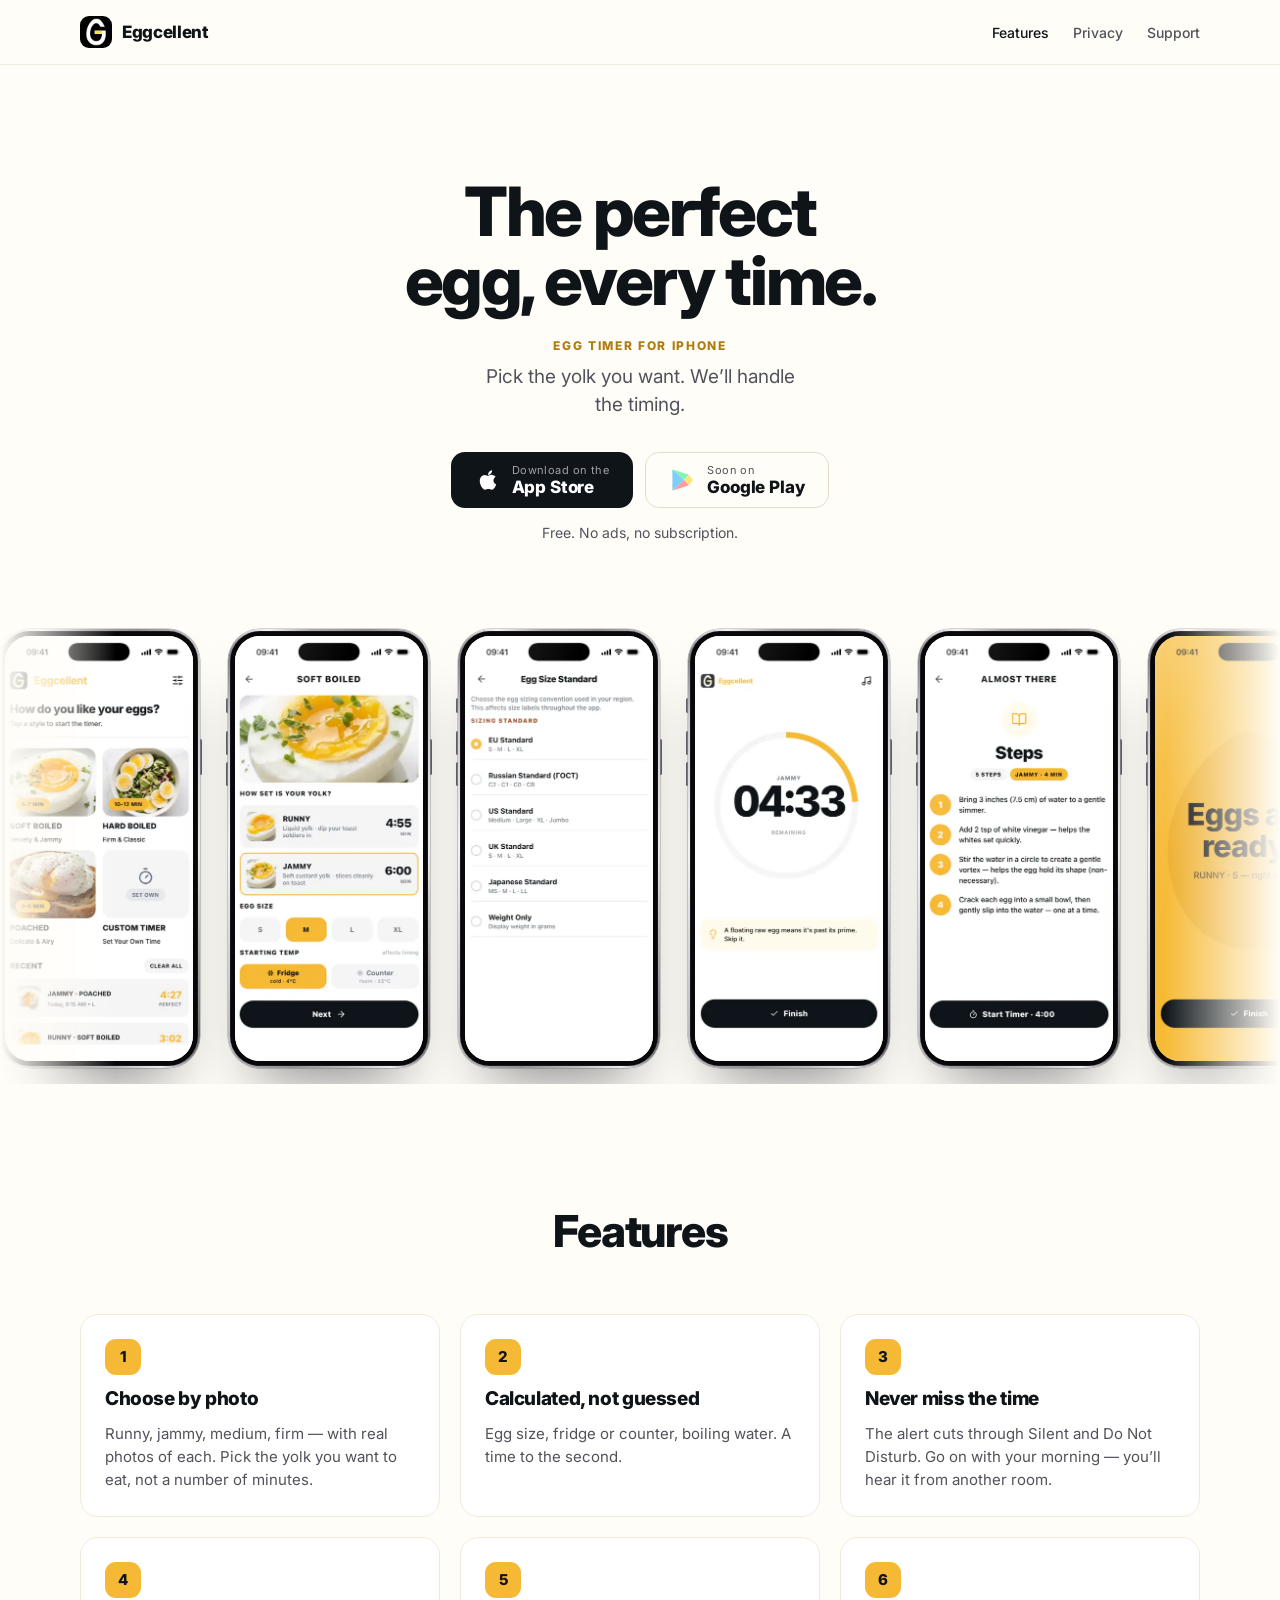
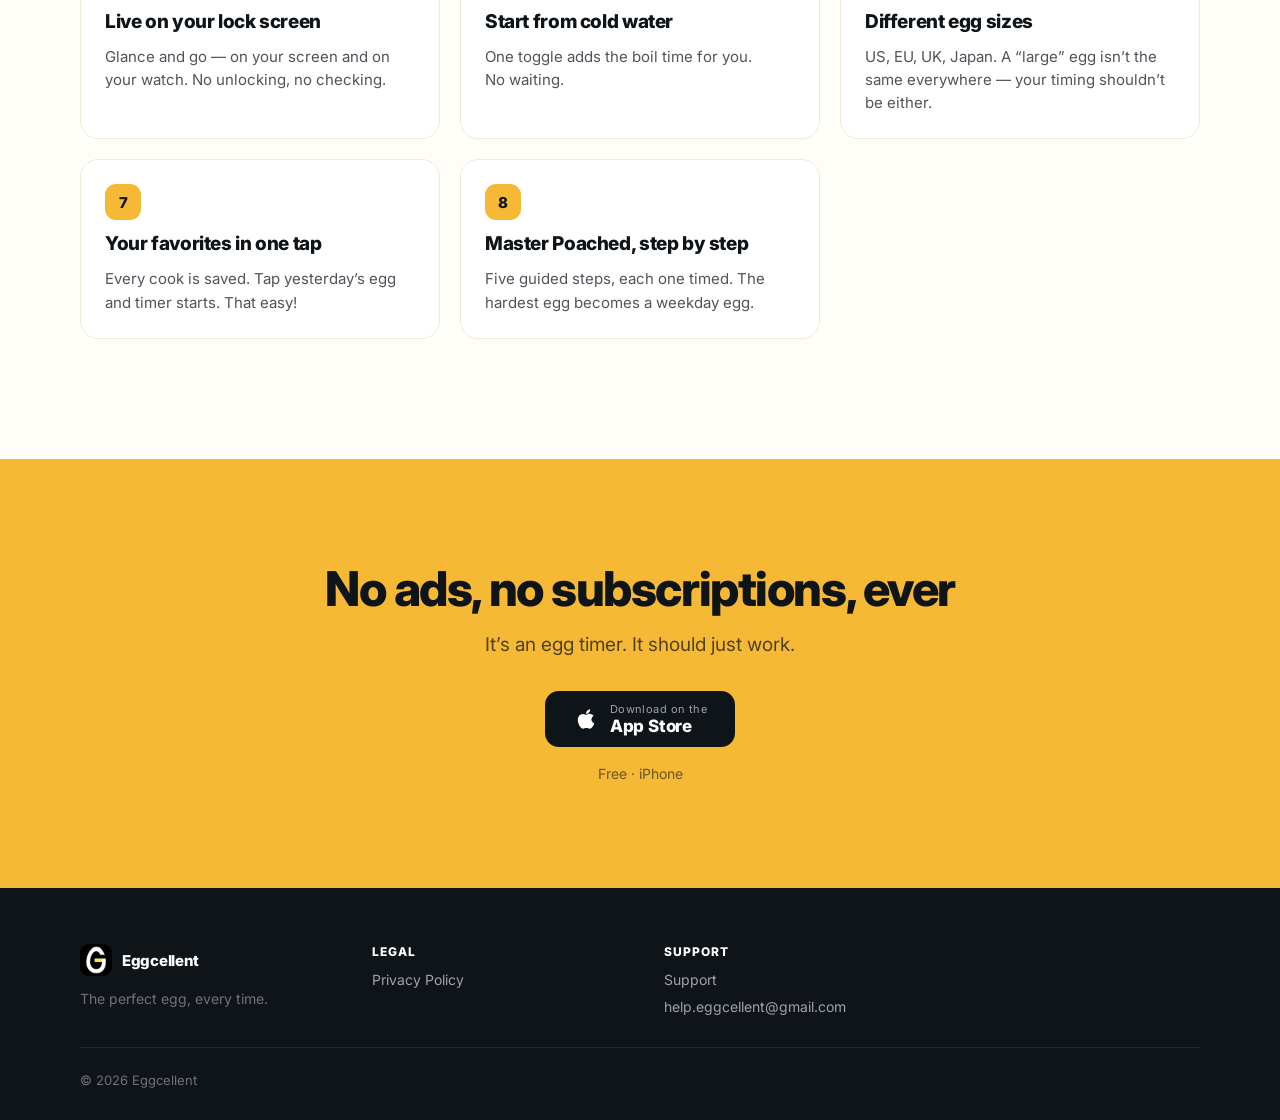
==== commit c3a39437: "Serve the screenshots at the size they are shown The phone mockups are 202px wide, but each one load" ====
--- a/index.html
+++ b/index.html
@@ -5,18 +5,21 @@
 <meta name="viewport" content="width=device-width, initial-scale=1" />
 <title>Eggcellent — The perfect egg, every time.</title>
 <meta name="description" content="Egg timer for iPhone. Pick the yolk you want. We&rsquo;ll handle the timing." />
-<link rel="icon" href="assets/icon.png" />
+<link rel="icon" href="assets/icon-64.png" sizes="64x64" />
+<link rel="apple-touch-icon" href="assets/apple-touch-icon.png" />
 <link rel="preconnect" href="https://fonts.googleapis.com" />
 <link rel="preconnect" href="https://fonts.gstatic.com" crossorigin />
 <link href="https://fonts.googleapis.com/css2?family=Inter:wght@400;500;800&display=swap" rel="stylesheet" />
 <link rel="stylesheet" href="styles.css" />
+<link rel="preload" as="image" href="assets/screens/home-600.webp"
+      imagesrcset="assets/screens/home-400.webp 400w, assets/screens/home-600.webp 600w" imagesizes="188px" />
 <script src="site.js" defer></script>
 </head>
 <body>
 
 <header class="site-header">
   <div>
-    <a class="brand" href="."><img src="assets/icon.png" alt="Eggcellent" /><span>Eggcellent</span></a>
+    <a class="brand" href="."><img src="assets/icon-96.webp" width="96" height="96" alt="Eggcellent" /><span>Eggcellent</span></a>
     <nav>
       <a href="." data-scroll="features" aria-current="page">Features</a>
       <a href="privacy">Privacy</a>
@@ -42,84 +45,84 @@
         <span class="key left" style="top:23.4%;height:5.4%"></span>
         <span class="key left" style="top:30.4%;height:5.4%"></span>
         <span class="key right" style="top:25.2%;height:8%"></span>
-        <div class="phone-body"><div class="phone-bezel"><div class="phone-screen"><img src="assets/screens/home.png" alt="Eggcellent home screen" loading="lazy" /><span class="sheen"></span></div></div></div>
-      </div>
-      <div class="phone">
-        <span class="key left" style="top:15.8%;height:3.4%"></span>
-        <span class="key left" style="top:23.4%;height:5.4%"></span>
-        <span class="key left" style="top:30.4%;height:5.4%"></span>
-        <span class="key right" style="top:25.2%;height:8%"></span>
-        <div class="phone-body"><div class="phone-bezel"><div class="phone-screen"><img src="assets/screens/01-doneness.png" alt="Choosing how set the yolk is" loading="lazy" /><span class="sheen"></span></div></div></div>
-      </div>
-      <div class="phone">
-        <span class="key left" style="top:15.8%;height:3.4%"></span>
-        <span class="key left" style="top:23.4%;height:5.4%"></span>
-        <span class="key left" style="top:30.4%;height:5.4%"></span>
-        <span class="key right" style="top:25.2%;height:8%"></span>
-        <div class="phone-body"><div class="phone-bezel"><div class="phone-screen"><img src="assets/screens/05-size.png" alt="Egg size selection" loading="lazy" /><span class="sheen"></span></div></div></div>
-      </div>
-      <div class="phone">
-        <span class="key left" style="top:15.8%;height:3.4%"></span>
-        <span class="key left" style="top:23.4%;height:5.4%"></span>
-        <span class="key left" style="top:30.4%;height:5.4%"></span>
-        <span class="key right" style="top:25.2%;height:8%"></span>
-        <div class="phone-body"><div class="phone-bezel"><div class="phone-screen"><img src="assets/screens/10-timer.png" alt="Timer running" loading="lazy" /><span class="sheen"></span></div></div></div>
-      </div>
-      <div class="phone">
-        <span class="key left" style="top:15.8%;height:3.4%"></span>
-        <span class="key left" style="top:23.4%;height:5.4%"></span>
-        <span class="key left" style="top:30.4%;height:5.4%"></span>
-        <span class="key right" style="top:25.2%;height:8%"></span>
-        <div class="phone-body"><div class="phone-bezel"><div class="phone-screen"><img src="assets/screens/08-poached.png" alt="Guided poached steps" loading="lazy" /><span class="sheen"></span></div></div></div>
-      </div>
-      <div class="phone">
-        <span class="key left" style="top:15.8%;height:3.4%"></span>
-        <span class="key left" style="top:23.4%;height:5.4%"></span>
-        <span class="key left" style="top:30.4%;height:5.4%"></span>
-        <span class="key right" style="top:25.2%;height:8%"></span>
-        <div class="phone-body"><div class="phone-bezel"><div class="phone-screen"><img src="assets/screens/alarm-clean.png" alt="Eggs are ready" loading="lazy" /><span class="sheen"></span></div></div></div>
-      </div>
-      <div class="phone">
-        <span class="key left" style="top:15.8%;height:3.4%"></span>
-        <span class="key left" style="top:23.4%;height:5.4%"></span>
-        <span class="key left" style="top:30.4%;height:5.4%"></span>
-        <span class="key right" style="top:25.2%;height:8%"></span>
-        <div class="phone-body"><div class="phone-bezel"><div class="phone-screen"><img src="assets/screens/home.png" alt="" loading="lazy" /><span class="sheen"></span></div></div></div>
-      </div>
-      <div class="phone">
-        <span class="key left" style="top:15.8%;height:3.4%"></span>
-        <span class="key left" style="top:23.4%;height:5.4%"></span>
-        <span class="key left" style="top:30.4%;height:5.4%"></span>
-        <span class="key right" style="top:25.2%;height:8%"></span>
-        <div class="phone-body"><div class="phone-bezel"><div class="phone-screen"><img src="assets/screens/01-doneness.png" alt="" loading="lazy" /><span class="sheen"></span></div></div></div>
-      </div>
-      <div class="phone">
-        <span class="key left" style="top:15.8%;height:3.4%"></span>
-        <span class="key left" style="top:23.4%;height:5.4%"></span>
-        <span class="key left" style="top:30.4%;height:5.4%"></span>
-        <span class="key right" style="top:25.2%;height:8%"></span>
-        <div class="phone-body"><div class="phone-bezel"><div class="phone-screen"><img src="assets/screens/05-size.png" alt="" loading="lazy" /><span class="sheen"></span></div></div></div>
-      </div>
-      <div class="phone">
-        <span class="key left" style="top:15.8%;height:3.4%"></span>
-        <span class="key left" style="top:23.4%;height:5.4%"></span>
-        <span class="key left" style="top:30.4%;height:5.4%"></span>
-        <span class="key right" style="top:25.2%;height:8%"></span>
-        <div class="phone-body"><div class="phone-bezel"><div class="phone-screen"><img src="assets/screens/10-timer.png" alt="" loading="lazy" /><span class="sheen"></span></div></div></div>
-      </div>
-      <div class="phone">
-        <span class="key left" style="top:15.8%;height:3.4%"></span>
-        <span class="key left" style="top:23.4%;height:5.4%"></span>
-        <span class="key left" style="top:30.4%;height:5.4%"></span>
-        <span class="key right" style="top:25.2%;height:8%"></span>
-        <div class="phone-body"><div class="phone-bezel"><div class="phone-screen"><img src="assets/screens/08-poached.png" alt="" loading="lazy" /><span class="sheen"></span></div></div></div>
-      </div>
-      <div class="phone">
-        <span class="key left" style="top:15.8%;height:3.4%"></span>
-        <span class="key left" style="top:23.4%;height:5.4%"></span>
-        <span class="key left" style="top:30.4%;height:5.4%"></span>
-        <span class="key right" style="top:25.2%;height:8%"></span>
-        <div class="phone-body"><div class="phone-bezel"><div class="phone-screen"><img src="assets/screens/alarm-clean.png" alt="" loading="lazy" /><span class="sheen"></span></div></div></div>
+        <div class="phone-body"><div class="phone-bezel"><div class="phone-screen"><img src="assets/screens/home-600.webp" srcset="assets/screens/home-400.webp 400w, assets/screens/home-600.webp 600w" sizes="188px" width="599" height="1304" alt="Eggcellent home screen" fetchpriority="high" /><span class="sheen"></span></div></div></div>
+      </div>
+      <div class="phone">
+        <span class="key left" style="top:15.8%;height:3.4%"></span>
+        <span class="key left" style="top:23.4%;height:5.4%"></span>
+        <span class="key left" style="top:30.4%;height:5.4%"></span>
+        <span class="key right" style="top:25.2%;height:8%"></span>
+        <div class="phone-body"><div class="phone-bezel"><div class="phone-screen"><img src="assets/screens/01-doneness-600.webp" srcset="assets/screens/01-doneness-400.webp 400w, assets/screens/01-doneness-600.webp 600w" sizes="188px" width="599" height="1304" alt="Choosing how set the yolk is" decoding="async" /><span class="sheen"></span></div></div></div>
+      </div>
+      <div class="phone">
+        <span class="key left" style="top:15.8%;height:3.4%"></span>
+        <span class="key left" style="top:23.4%;height:5.4%"></span>
+        <span class="key left" style="top:30.4%;height:5.4%"></span>
+        <span class="key right" style="top:25.2%;height:8%"></span>
+        <div class="phone-body"><div class="phone-bezel"><div class="phone-screen"><img src="assets/screens/05-size-600.webp" srcset="assets/screens/05-size-400.webp 400w, assets/screens/05-size-600.webp 600w" sizes="188px" width="599" height="1304" alt="Egg size selection" decoding="async" /><span class="sheen"></span></div></div></div>
+      </div>
+      <div class="phone">
+        <span class="key left" style="top:15.8%;height:3.4%"></span>
+        <span class="key left" style="top:23.4%;height:5.4%"></span>
+        <span class="key left" style="top:30.4%;height:5.4%"></span>
+        <span class="key right" style="top:25.2%;height:8%"></span>
+        <div class="phone-body"><div class="phone-bezel"><div class="phone-screen"><img src="assets/screens/10-timer-600.webp" srcset="assets/screens/10-timer-400.webp 400w, assets/screens/10-timer-600.webp 600w" sizes="188px" width="599" height="1304" alt="Timer running" loading="lazy" decoding="async" /><span class="sheen"></span></div></div></div>
+      </div>
+      <div class="phone">
+        <span class="key left" style="top:15.8%;height:3.4%"></span>
+        <span class="key left" style="top:23.4%;height:5.4%"></span>
+        <span class="key left" style="top:30.4%;height:5.4%"></span>
+        <span class="key right" style="top:25.2%;height:8%"></span>
+        <div class="phone-body"><div class="phone-bezel"><div class="phone-screen"><img src="assets/screens/08-poached-600.webp" srcset="assets/screens/08-poached-400.webp 400w, assets/screens/08-poached-600.webp 600w" sizes="188px" width="599" height="1304" alt="Guided poached steps" loading="lazy" decoding="async" /><span class="sheen"></span></div></div></div>
+      </div>
+      <div class="phone">
+        <span class="key left" style="top:15.8%;height:3.4%"></span>
+        <span class="key left" style="top:23.4%;height:5.4%"></span>
+        <span class="key left" style="top:30.4%;height:5.4%"></span>
+        <span class="key right" style="top:25.2%;height:8%"></span>
+        <div class="phone-body"><div class="phone-bezel"><div class="phone-screen"><img src="assets/screens/alarm-clean-600.webp" srcset="assets/screens/alarm-clean-400.webp 400w, assets/screens/alarm-clean-600.webp 600w" sizes="188px" width="599" height="1304" alt="Eggs are ready" loading="lazy" decoding="async" /><span class="sheen"></span></div></div></div>
+      </div>
+      <div class="phone">
+        <span class="key left" style="top:15.8%;height:3.4%"></span>
+        <span class="key left" style="top:23.4%;height:5.4%"></span>
+        <span class="key left" style="top:30.4%;height:5.4%"></span>
+        <span class="key right" style="top:25.2%;height:8%"></span>
+        <div class="phone-body"><div class="phone-bezel"><div class="phone-screen"><img src="assets/screens/home-600.webp" srcset="assets/screens/home-400.webp 400w, assets/screens/home-600.webp 600w" sizes="188px" width="599" height="1304" alt="" loading="lazy" decoding="async" /><span class="sheen"></span></div></div></div>
+      </div>
+      <div class="phone">
+        <span class="key left" style="top:15.8%;height:3.4%"></span>
+        <span class="key left" style="top:23.4%;height:5.4%"></span>
+        <span class="key left" style="top:30.4%;height:5.4%"></span>
+        <span class="key right" style="top:25.2%;height:8%"></span>
+        <div class="phone-body"><div class="phone-bezel"><div class="phone-screen"><img src="assets/screens/01-doneness-600.webp" srcset="assets/screens/01-doneness-400.webp 400w, assets/screens/01-doneness-600.webp 600w" sizes="188px" width="599" height="1304" alt="" loading="lazy" decoding="async" /><span class="sheen"></span></div></div></div>
+      </div>
+      <div class="phone">
+        <span class="key left" style="top:15.8%;height:3.4%"></span>
+        <span class="key left" style="top:23.4%;height:5.4%"></span>
+        <span class="key left" style="top:30.4%;height:5.4%"></span>
+        <span class="key right" style="top:25.2%;height:8%"></span>
+        <div class="phone-body"><div class="phone-bezel"><div class="phone-screen"><img src="assets/screens/05-size-600.webp" srcset="assets/screens/05-size-400.webp 400w, assets/screens/05-size-600.webp 600w" sizes="188px" width="599" height="1304" alt="" loading="lazy" decoding="async" /><span class="sheen"></span></div></div></div>
+      </div>
+      <div class="phone">
+        <span class="key left" style="top:15.8%;height:3.4%"></span>
+        <span class="key left" style="top:23.4%;height:5.4%"></span>
+        <span class="key left" style="top:30.4%;height:5.4%"></span>
+        <span class="key right" style="top:25.2%;height:8%"></span>
+        <div class="phone-body"><div class="phone-bezel"><div class="phone-screen"><img src="assets/screens/10-timer-600.webp" srcset="assets/screens/10-timer-400.webp 400w, assets/screens/10-timer-600.webp 600w" sizes="188px" width="599" height="1304" alt="" loading="lazy" decoding="async" /><span class="sheen"></span></div></div></div>
+      </div>
+      <div class="phone">
+        <span class="key left" style="top:15.8%;height:3.4%"></span>
+        <span class="key left" style="top:23.4%;height:5.4%"></span>
+        <span class="key left" style="top:30.4%;height:5.4%"></span>
+        <span class="key right" style="top:25.2%;height:8%"></span>
+        <div class="phone-body"><div class="phone-bezel"><div class="phone-screen"><img src="assets/screens/08-poached-600.webp" srcset="assets/screens/08-poached-400.webp 400w, assets/screens/08-poached-600.webp 600w" sizes="188px" width="599" height="1304" alt="" loading="lazy" decoding="async" /><span class="sheen"></span></div></div></div>
+      </div>
+      <div class="phone">
+        <span class="key left" style="top:15.8%;height:3.4%"></span>
+        <span class="key left" style="top:23.4%;height:5.4%"></span>
+        <span class="key left" style="top:30.4%;height:5.4%"></span>
+        <span class="key right" style="top:25.2%;height:8%"></span>
+        <div class="phone-body"><div class="phone-bezel"><div class="phone-screen"><img src="assets/screens/alarm-clean-600.webp" srcset="assets/screens/alarm-clean-400.webp 400w, assets/screens/alarm-clean-600.webp 600w" sizes="188px" width="599" height="1304" alt="" loading="lazy" decoding="async" /><span class="sheen"></span></div></div></div>
       </div>
   </div>
 </div>
@@ -182,7 +185,7 @@
 <footer class="site-footer">
   <div>
     <div class="about">
-      <a class="brand" href="."><img src="assets/icon.png" alt="" /><span>Eggcellent</span></a>
+      <a class="brand" href="."><img src="assets/icon-96.webp" width="96" height="96" alt="" decoding="async" /><span>Eggcellent</span></a>
       <p>The perfect egg, every time.</p>
     </div>
     <div class="col">
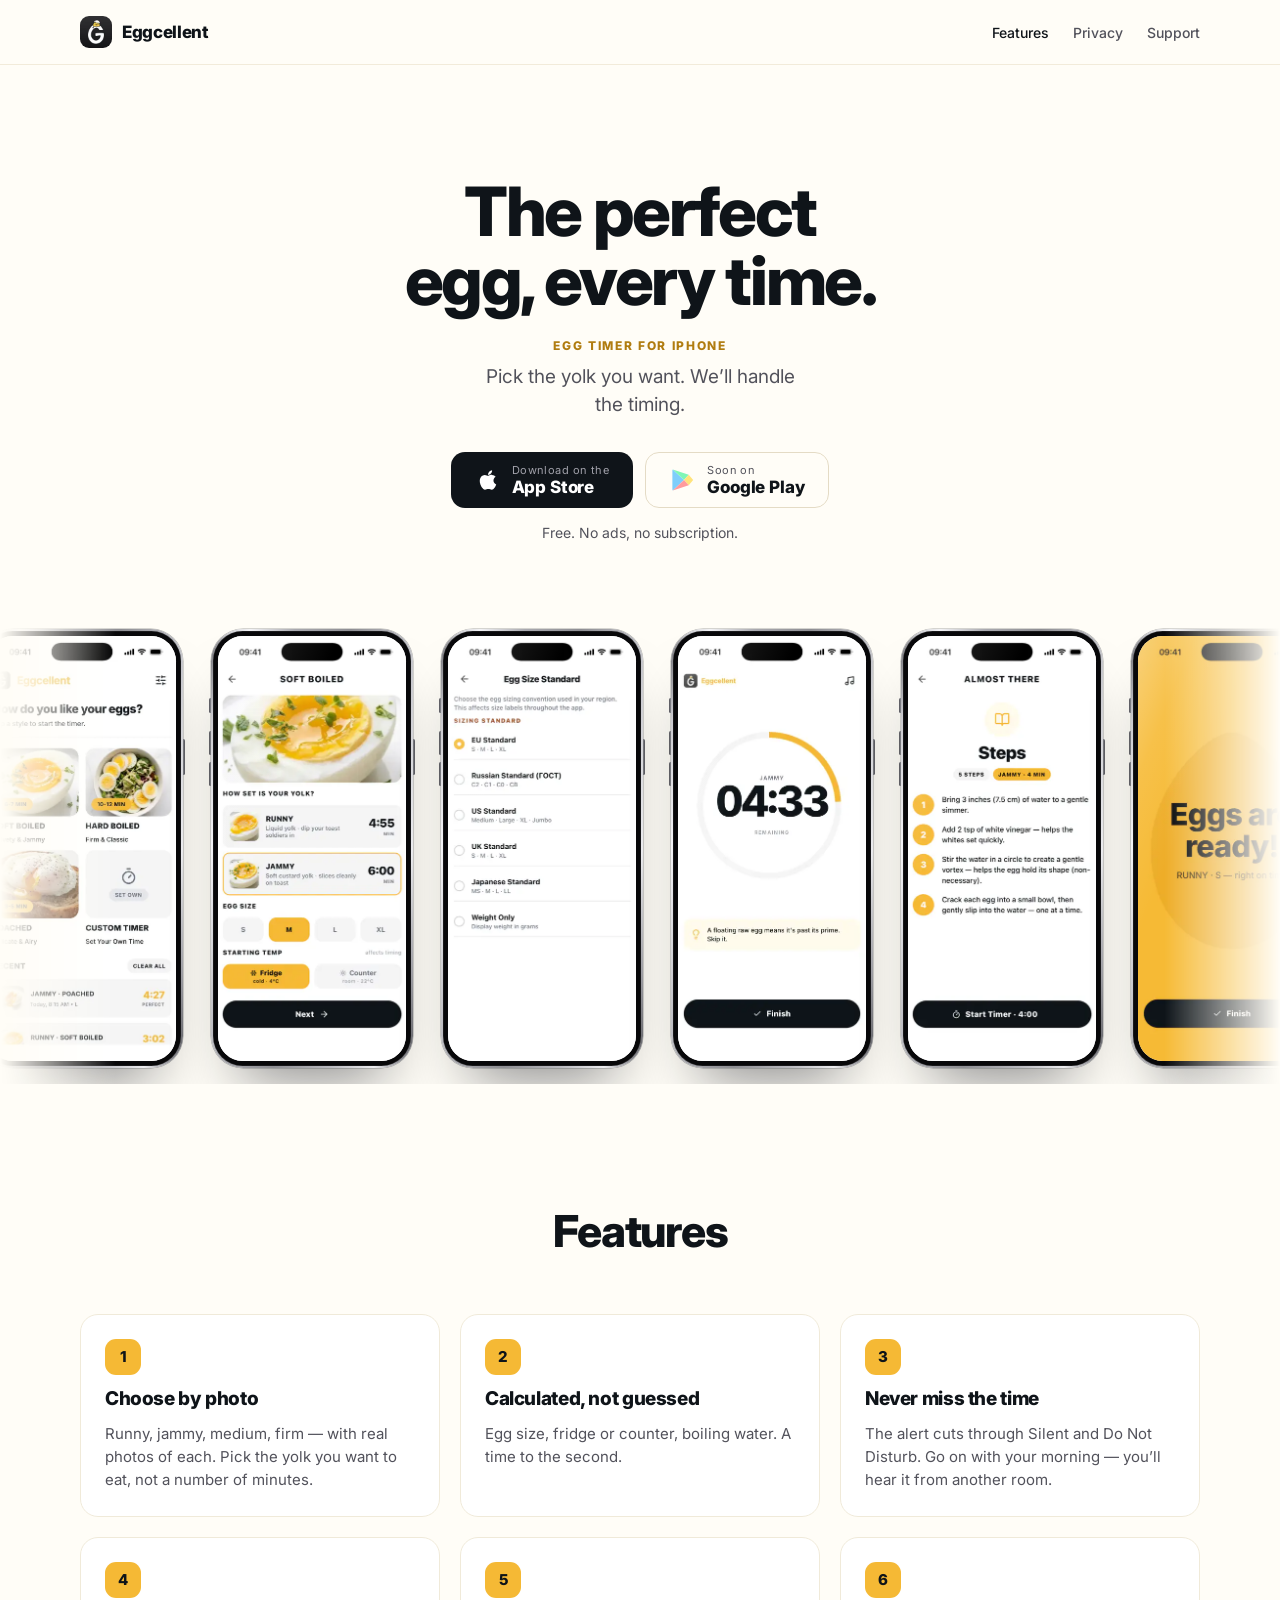
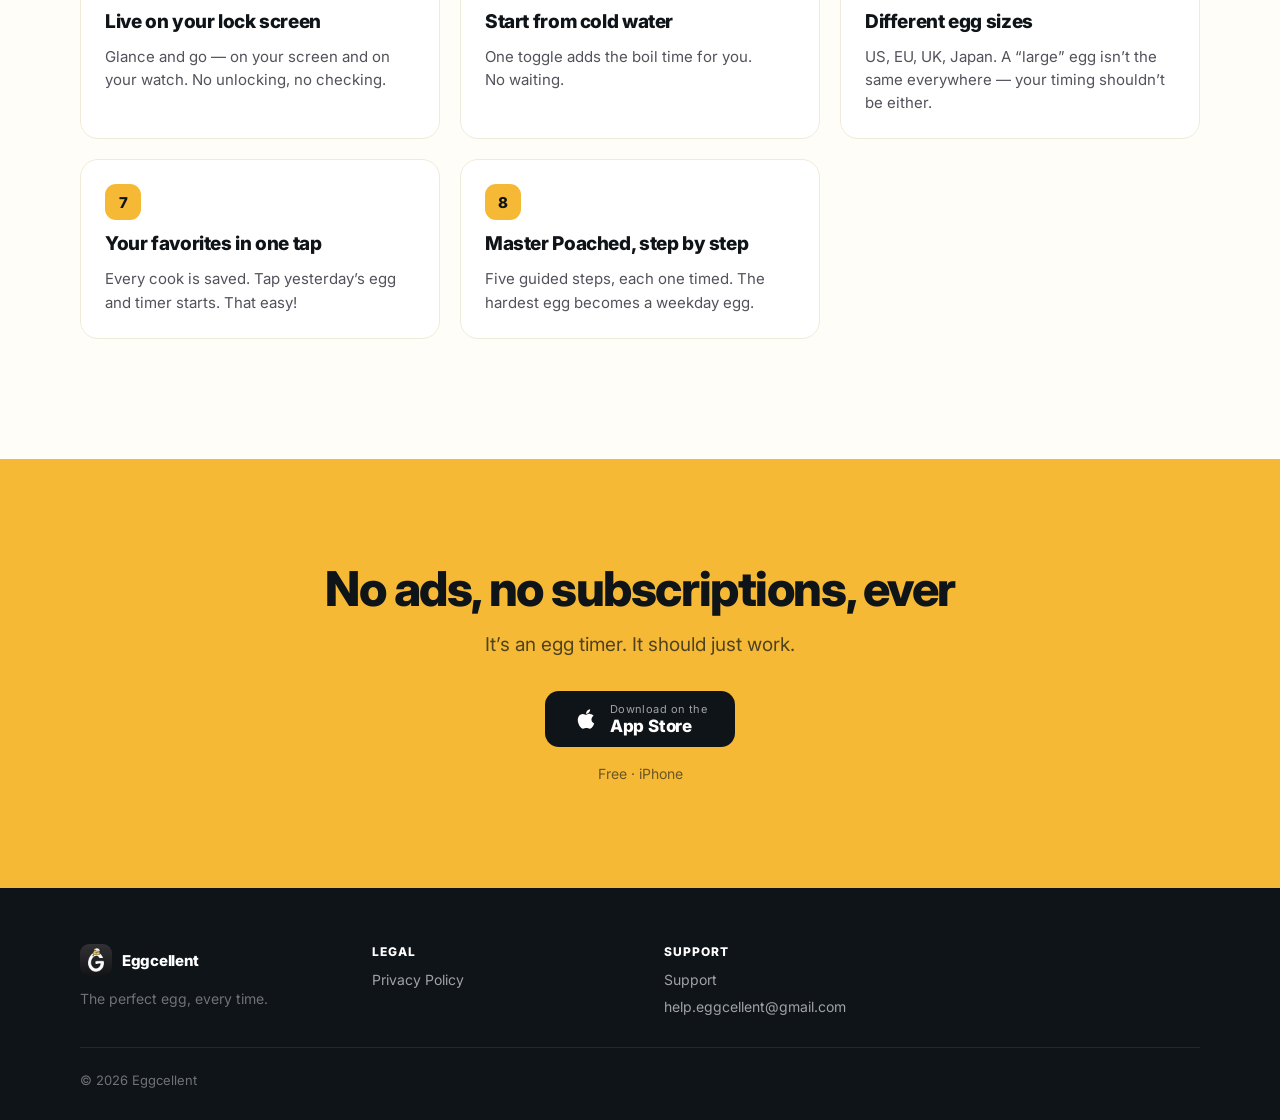
==== commit 0de73e59: "Link the App Store button to the visitor's country store Both App Store buttons now link to the app " ====
--- a/index.html
+++ b/index.html
@@ -32,7 +32,7 @@
   <p class="eyebrow rise rise-2">Egg timer for iPhone</p>
   <p class="lede rise rise-3">Pick the yolk you want. We&rsquo;ll handle the timing.</p>
   <div class="stores rise rise-4">
-    <a class="store-btn"><span><svg viewBox="0 0 24 24" width="26" height="26" fill="#FFFFFF" aria-hidden="true"><path d="M17.05 20.28c-.98.95-2.05.8-3.08.35-1.09-.46-2.09-.48-3.24 0-1.44.62-2.2.44-3.06-.35C2.79 15.25 3.51 7.59 9.05 7.31c1.35.07 2.29.74 3.08.8 1.18-.24 2.31-.93 3.57-.84 1.51.12 2.65.72 3.4 1.8-3.12 1.87-2.38 5.98.48 7.13-.57 1.5-1.31 2.99-2.54 4.09z" /><path d="M12.03 7.25c-.15-2.23 1.66-4.07 3.74-4.25.29 2.58-2.34 4.5-3.74 4.25z" /></svg></span><span class="lines"><span class="small">Download on the</span><span class="big">App Store</span></span></a>
+    <a class="store-btn" href="https://apps.apple.com/app/id6789988052" data-app-store><span><svg viewBox="0 0 24 24" width="26" height="26" fill="#FFFFFF" aria-hidden="true"><path d="M17.05 20.28c-.98.95-2.05.8-3.08.35-1.09-.46-2.09-.48-3.24 0-1.44.62-2.2.44-3.06-.35C2.79 15.25 3.51 7.59 9.05 7.31c1.35.07 2.29.74 3.08.8 1.18-.24 2.31-.93 3.57-.84 1.51.12 2.65.72 3.4 1.8-3.12 1.87-2.38 5.98.48 7.13-.57 1.5-1.31 2.99-2.54 4.09z" /><path d="M12.03 7.25c-.15-2.23 1.66-4.07 3.74-4.25.29 2.58-2.34 4.5-3.74 4.25z" /></svg></span><span class="lines"><span class="small">Download on the</span><span class="big">App Store</span></span></a>
     <span class="store-btn soon"><span><svg viewBox="0 0 24 24" width="26" height="26" aria-hidden="true"><path fill="#00A0FF" d="M2.6 2.2 12.9 12 2.6 21.8c-.26-.28-.4-.7-.4-1.2V3.4c0-.5.14-.92.4-1.2z" /><path fill="#00F076" d="M2.6 2.2 17.3 7.2 12.9 12z" /><path fill="#FFC900" d="M17.3 7.2 21.4 12l-4.1 4.8L12.9 12z" /><path fill="#FF3A44" d="M2.6 21.8 12.9 12l4.4 4.8z" /></svg></span><span class="lines"><span class="small">Soon on</span><span class="big">Google Play</span></span></span>
   </div>
   <p class="note rise rise-5">Free. No ads, no subscription.</p>
@@ -177,7 +177,7 @@
   <div>
     <h2>No ads, no subscriptions, ever</h2>
     <p>It&rsquo;s an egg timer. It should just work.</p>
-    <a class="store-btn"><span><svg viewBox="0 0 24 24" width="26" height="26" fill="#FFFFFF" aria-hidden="true"><path d="M17.05 20.28c-.98.95-2.05.8-3.08.35-1.09-.46-2.09-.48-3.24 0-1.44.62-2.2.44-3.06-.35C2.79 15.25 3.51 7.59 9.05 7.31c1.35.07 2.29.74 3.08.8 1.18-.24 2.31-.93 3.57-.84 1.51.12 2.65.72 3.4 1.8-3.12 1.87-2.38 5.98.48 7.13-.57 1.5-1.31 2.99-2.54 4.09z" /><path d="M12.03 7.25c-.15-2.23 1.66-4.07 3.74-4.25.29 2.58-2.34 4.5-3.74 4.25z" /></svg></span><span class="lines"><span class="small">Download on the</span><span class="big">App Store</span></span></a>
+    <a class="store-btn" href="https://apps.apple.com/app/id6789988052" data-app-store><span><svg viewBox="0 0 24 24" width="26" height="26" fill="#FFFFFF" aria-hidden="true"><path d="M17.05 20.28c-.98.95-2.05.8-3.08.35-1.09-.46-2.09-.48-3.24 0-1.44.62-2.2.44-3.06-.35C2.79 15.25 3.51 7.59 9.05 7.31c1.35.07 2.29.74 3.08.8 1.18-.24 2.31-.93 3.57-.84 1.51.12 2.65.72 3.4 1.8-3.12 1.87-2.38 5.98.48 7.13-.57 1.5-1.31 2.99-2.54 4.09z" /><path d="M12.03 7.25c-.15-2.23 1.66-4.07 3.74-4.25.29 2.58-2.34 4.5-3.74 4.25z" /></svg></span><span class="lines"><span class="small">Download on the</span><span class="big">App Store</span></span></a>
     <p class="fine">Free &middot; iPhone</p>
   </div>
 </section>
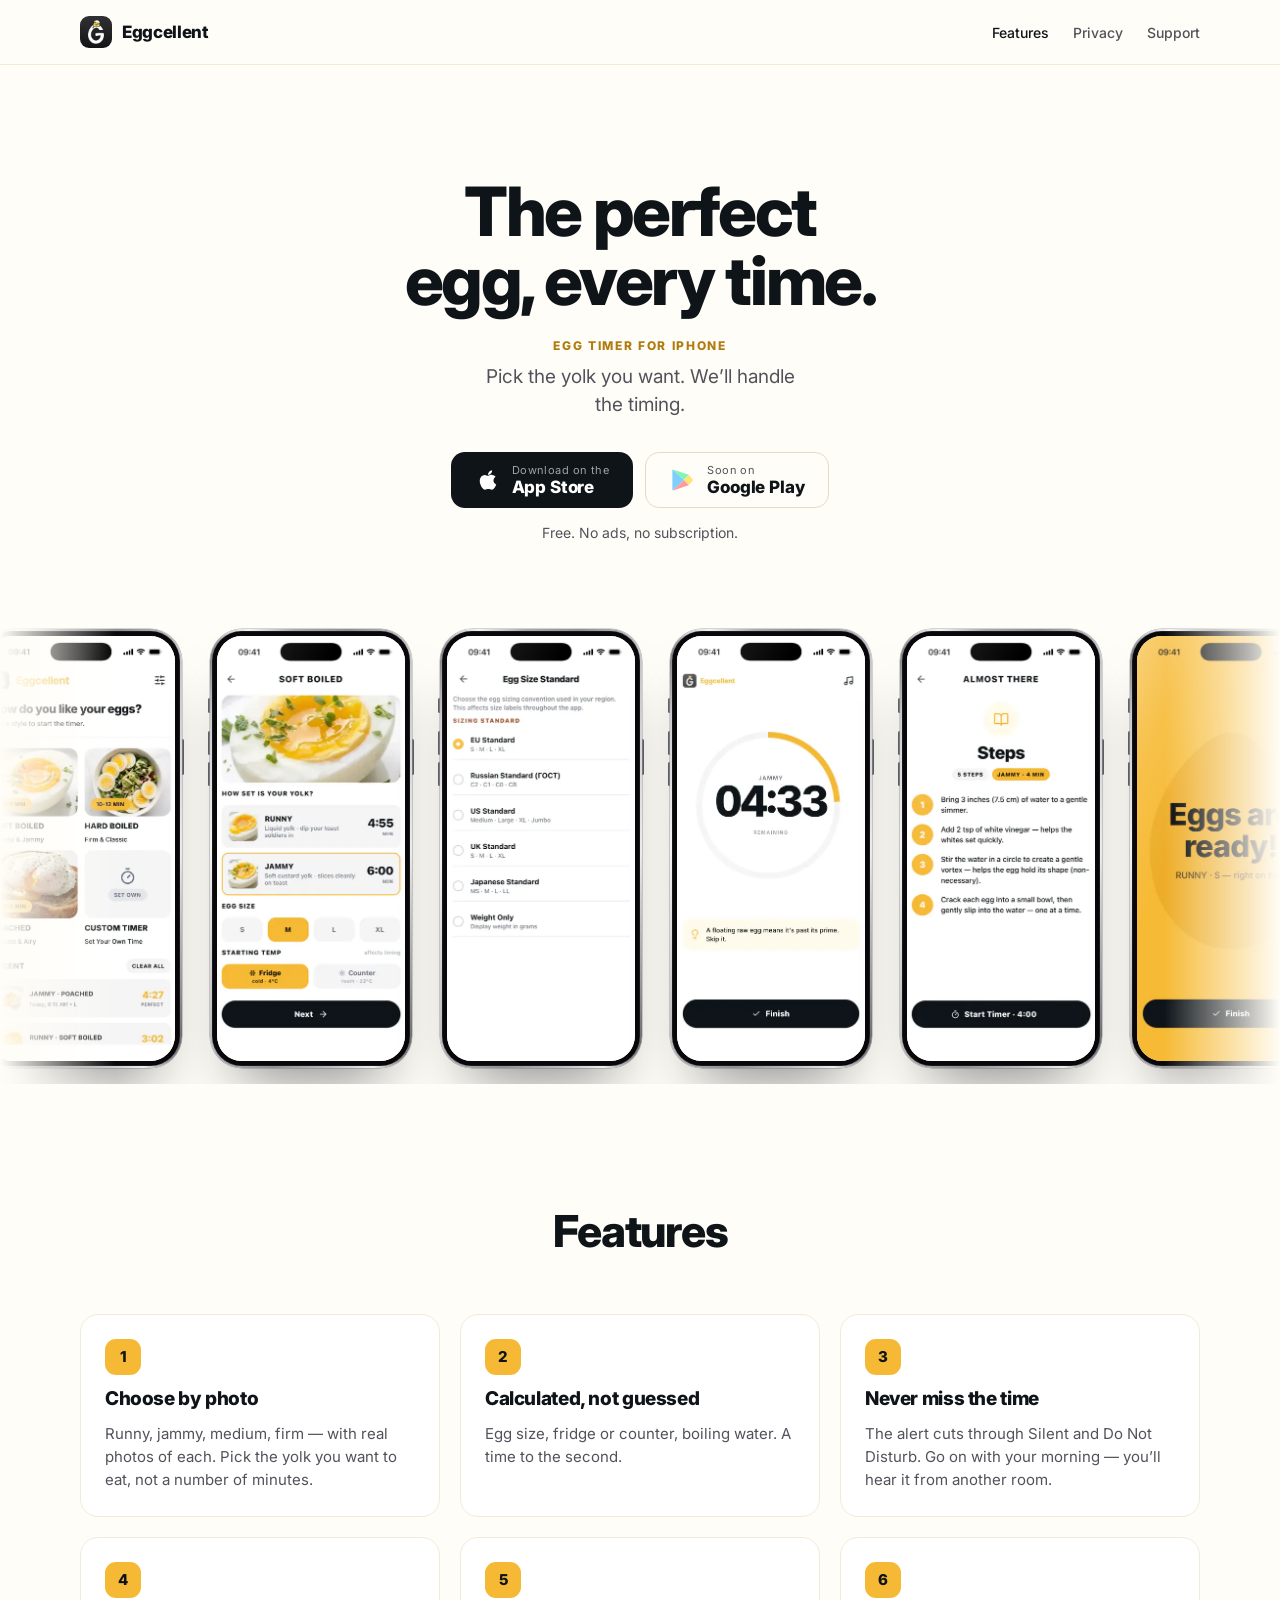
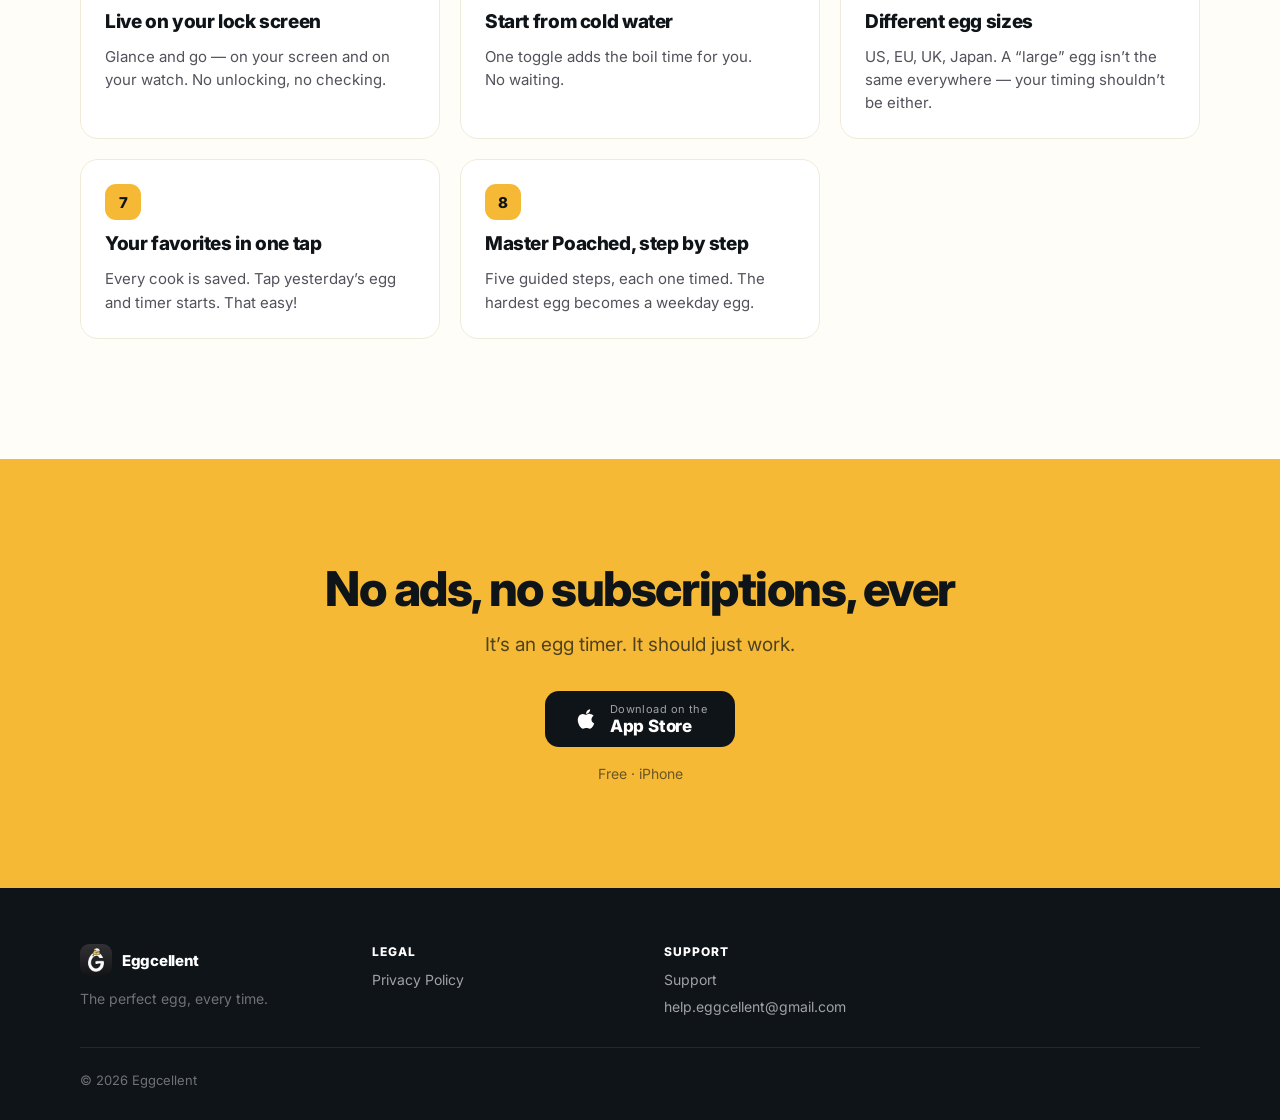
==== commit 3ac237fe: "added linking ref" ====
--- a/index.html
+++ b/index.html
@@ -32,7 +32,7 @@
   <p class="eyebrow rise rise-2">Egg timer for iPhone</p>
   <p class="lede rise rise-3">Pick the yolk you want. We&rsquo;ll handle the timing.</p>
   <div class="stores rise rise-4">
-    <a class="store-btn" href="https://apps.apple.com/app/id6789988052" data-app-store><span><svg viewBox="0 0 24 24" width="26" height="26" fill="#FFFFFF" aria-hidden="true"><path d="M17.05 20.28c-.98.95-2.05.8-3.08.35-1.09-.46-2.09-.48-3.24 0-1.44.62-2.2.44-3.06-.35C2.79 15.25 3.51 7.59 9.05 7.31c1.35.07 2.29.74 3.08.8 1.18-.24 2.31-.93 3.57-.84 1.51.12 2.65.72 3.4 1.8-3.12 1.87-2.38 5.98.48 7.13-.57 1.5-1.31 2.99-2.54 4.09z" /><path d="M12.03 7.25c-.15-2.23 1.66-4.07 3.74-4.25.29 2.58-2.34 4.5-3.74 4.25z" /></svg></span><span class="lines"><span class="small">Download on the</span><span class="big">App Store</span></span></a>
+    <a class="store-btn" href="https://apps.apple.com/app/apple-store/id6789988052?pt=129156858&amp;ct=landing&amp;mt=8" data-app-store><span><svg viewBox="0 0 24 24" width="26" height="26" fill="#FFFFFF" aria-hidden="true"><path d="M17.05 20.28c-.98.95-2.05.8-3.08.35-1.09-.46-2.09-.48-3.24 0-1.44.62-2.2.44-3.06-.35C2.79 15.25 3.51 7.59 9.05 7.31c1.35.07 2.29.74 3.08.8 1.18-.24 2.31-.93 3.57-.84 1.51.12 2.65.72 3.4 1.8-3.12 1.87-2.38 5.98.48 7.13-.57 1.5-1.31 2.99-2.54 4.09z" /><path d="M12.03 7.25c-.15-2.23 1.66-4.07 3.74-4.25.29 2.58-2.34 4.5-3.74 4.25z" /></svg></span><span class="lines"><span class="small">Download on the</span><span class="big">App Store</span></span></a>
     <span class="store-btn soon"><span><svg viewBox="0 0 24 24" width="26" height="26" aria-hidden="true"><path fill="#00A0FF" d="M2.6 2.2 12.9 12 2.6 21.8c-.26-.28-.4-.7-.4-1.2V3.4c0-.5.14-.92.4-1.2z" /><path fill="#00F076" d="M2.6 2.2 17.3 7.2 12.9 12z" /><path fill="#FFC900" d="M17.3 7.2 21.4 12l-4.1 4.8L12.9 12z" /><path fill="#FF3A44" d="M2.6 21.8 12.9 12l4.4 4.8z" /></svg></span><span class="lines"><span class="small">Soon on</span><span class="big">Google Play</span></span></span>
   </div>
   <p class="note rise rise-5">Free. No ads, no subscription.</p>
@@ -177,7 +177,7 @@
   <div>
     <h2>No ads, no subscriptions, ever</h2>
     <p>It&rsquo;s an egg timer. It should just work.</p>
-    <a class="store-btn" href="https://apps.apple.com/app/id6789988052" data-app-store><span><svg viewBox="0 0 24 24" width="26" height="26" fill="#FFFFFF" aria-hidden="true"><path d="M17.05 20.28c-.98.95-2.05.8-3.08.35-1.09-.46-2.09-.48-3.24 0-1.44.62-2.2.44-3.06-.35C2.79 15.25 3.51 7.59 9.05 7.31c1.35.07 2.29.74 3.08.8 1.18-.24 2.31-.93 3.57-.84 1.51.12 2.65.72 3.4 1.8-3.12 1.87-2.38 5.98.48 7.13-.57 1.5-1.31 2.99-2.54 4.09z" /><path d="M12.03 7.25c-.15-2.23 1.66-4.07 3.74-4.25.29 2.58-2.34 4.5-3.74 4.25z" /></svg></span><span class="lines"><span class="small">Download on the</span><span class="big">App Store</span></span></a>
+    <a class="store-btn" href="https://apps.apple.com/app/apple-store/id6789988052?pt=129156858&amp;ct=landing&amp;mt=8" data-app-store><span><svg viewBox="0 0 24 24" width="26" height="26" fill="#FFFFFF" aria-hidden="true"><path d="M17.05 20.28c-.98.95-2.05.8-3.08.35-1.09-.46-2.09-.48-3.24 0-1.44.62-2.2.44-3.06-.35C2.79 15.25 3.51 7.59 9.05 7.31c1.35.07 2.29.74 3.08.8 1.18-.24 2.31-.93 3.57-.84 1.51.12 2.65.72 3.4 1.8-3.12 1.87-2.38 5.98.48 7.13-.57 1.5-1.31 2.99-2.54 4.09z" /><path d="M12.03 7.25c-.15-2.23 1.66-4.07 3.74-4.25.29 2.58-2.34 4.5-3.74 4.25z" /></svg></span><span class="lines"><span class="small">Download on the</span><span class="big">App Store</span></span></a>
     <p class="fine">Free &middot; iPhone</p>
   </div>
 </section>
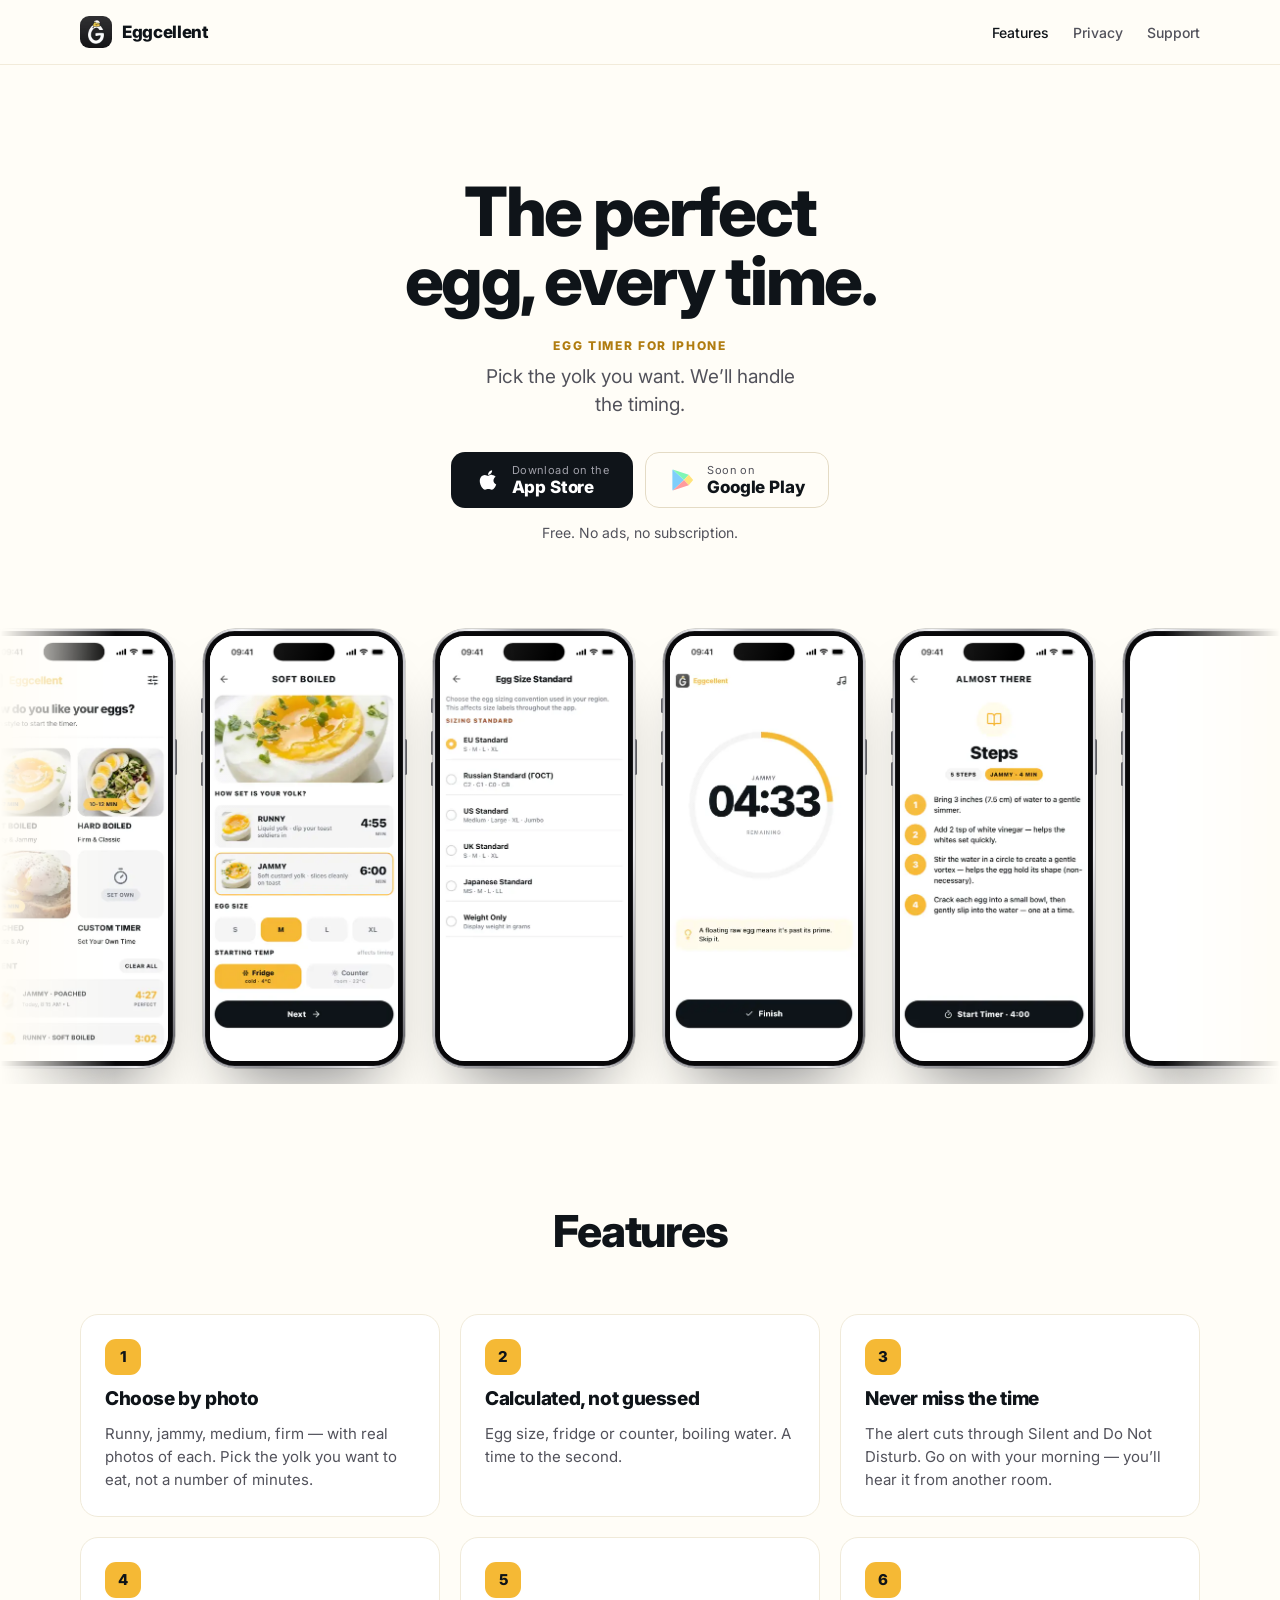
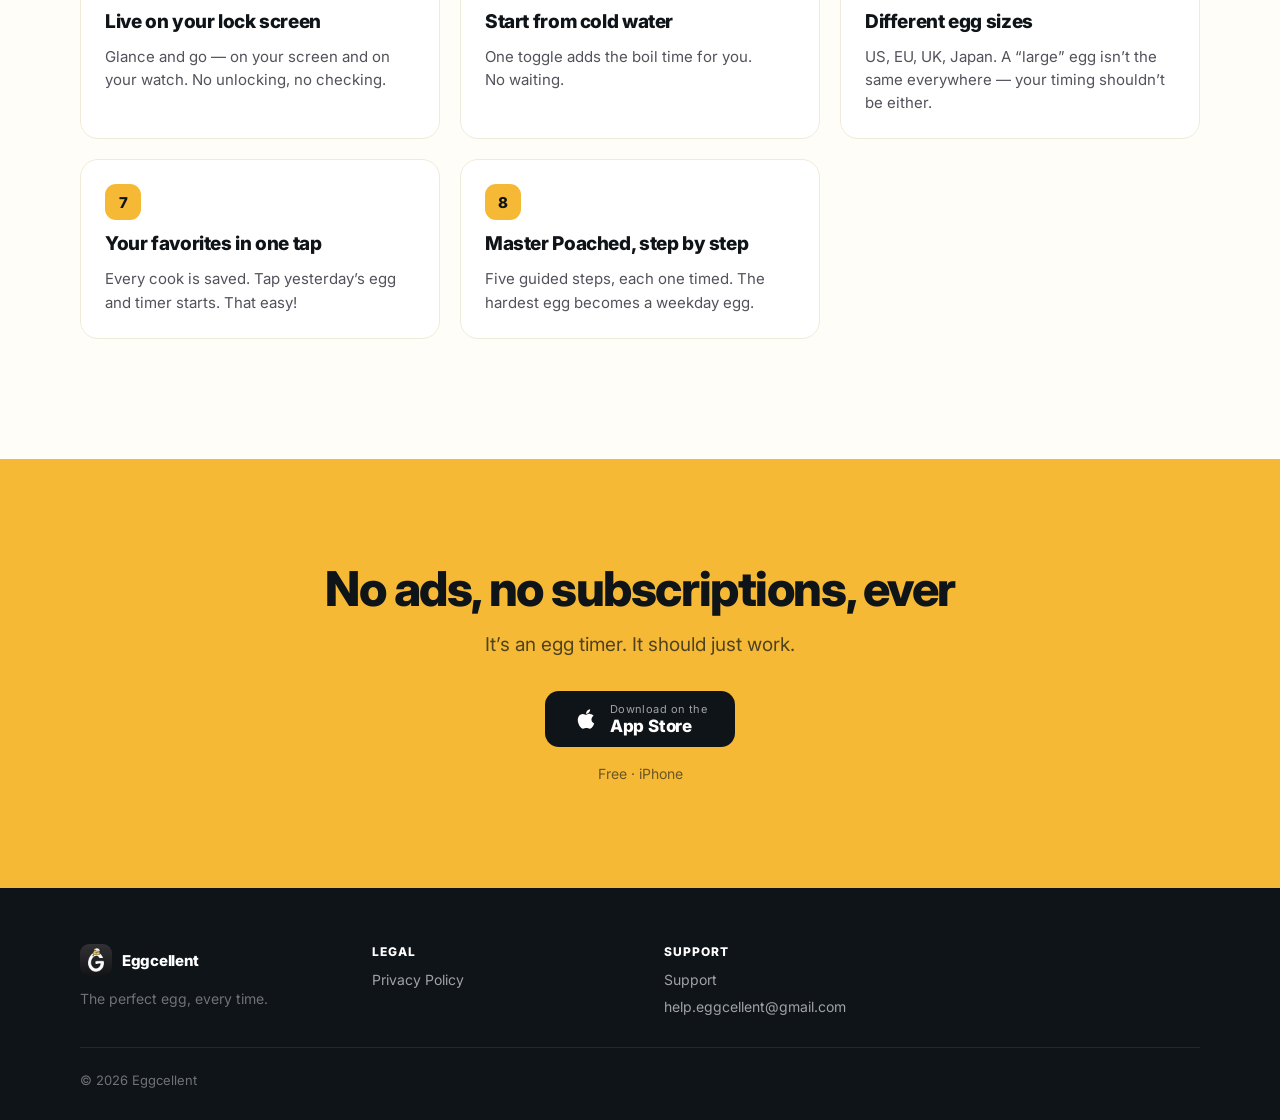
==== commit 88ebd875: "added link titile for web sharing" ====
--- a/index.html
+++ b/index.html
@@ -5,6 +5,23 @@
 <meta name="viewport" content="width=device-width, initial-scale=1" />
 <title>Eggcellent — The perfect egg, every time.</title>
 <meta name="description" content="Egg timer for iPhone. Pick the yolk you want. We&rsquo;ll handle the timing." />
+<link rel="canonical" href="https://svetlanazav.github.io/eggcellent/" />
+<!-- Link previews (Telegram, WhatsApp, iMessage, LinkedIn, X). Absolute URLs: crawlers don't resolve relative ones. -->
+<meta property="og:type" content="website" />
+<meta property="og:site_name" content="Eggcellent" />
+<meta property="og:url" content="https://svetlanazav.github.io/eggcellent/" />
+<meta property="og:title" content="Eggcellent — Cook your eggs perfectly, every time" />
+<meta property="og:description" content="Egg timer for iPhone. Pick the yolk you want. We&rsquo;ll handle the timing. Free, no ads." />
+<meta property="og:image" content="https://svetlanazav.github.io/eggcellent/assets/og-image.png" />
+<meta property="og:image:type" content="image/png" />
+<meta property="og:image:width" content="1200" />
+<meta property="og:image:height" content="630" />
+<meta property="og:image:alt" content="Eggcellent app icon and home screen: pick soft boiled, hard boiled or poached eggs." />
+<meta name="twitter:card" content="summary_large_image" />
+<meta name="twitter:title" content="Eggcellent — Cook your eggs perfectly, every time" />
+<meta name="twitter:description" content="Egg timer for iPhone. Pick the yolk you want. We&rsquo;ll handle the timing. Free, no ads." />
+<meta name="twitter:image" content="https://svetlanazav.github.io/eggcellent/assets/og-image.png" />
+<meta name="twitter:image:alt" content="Eggcellent app icon and home screen: pick soft boiled, hard boiled or poached eggs." />
 <link rel="icon" href="assets/icon-64.png" sizes="64x64" />
 <link rel="apple-touch-icon" href="assets/apple-touch-icon.png" />
 <link rel="preconnect" href="https://fonts.googleapis.com" />
